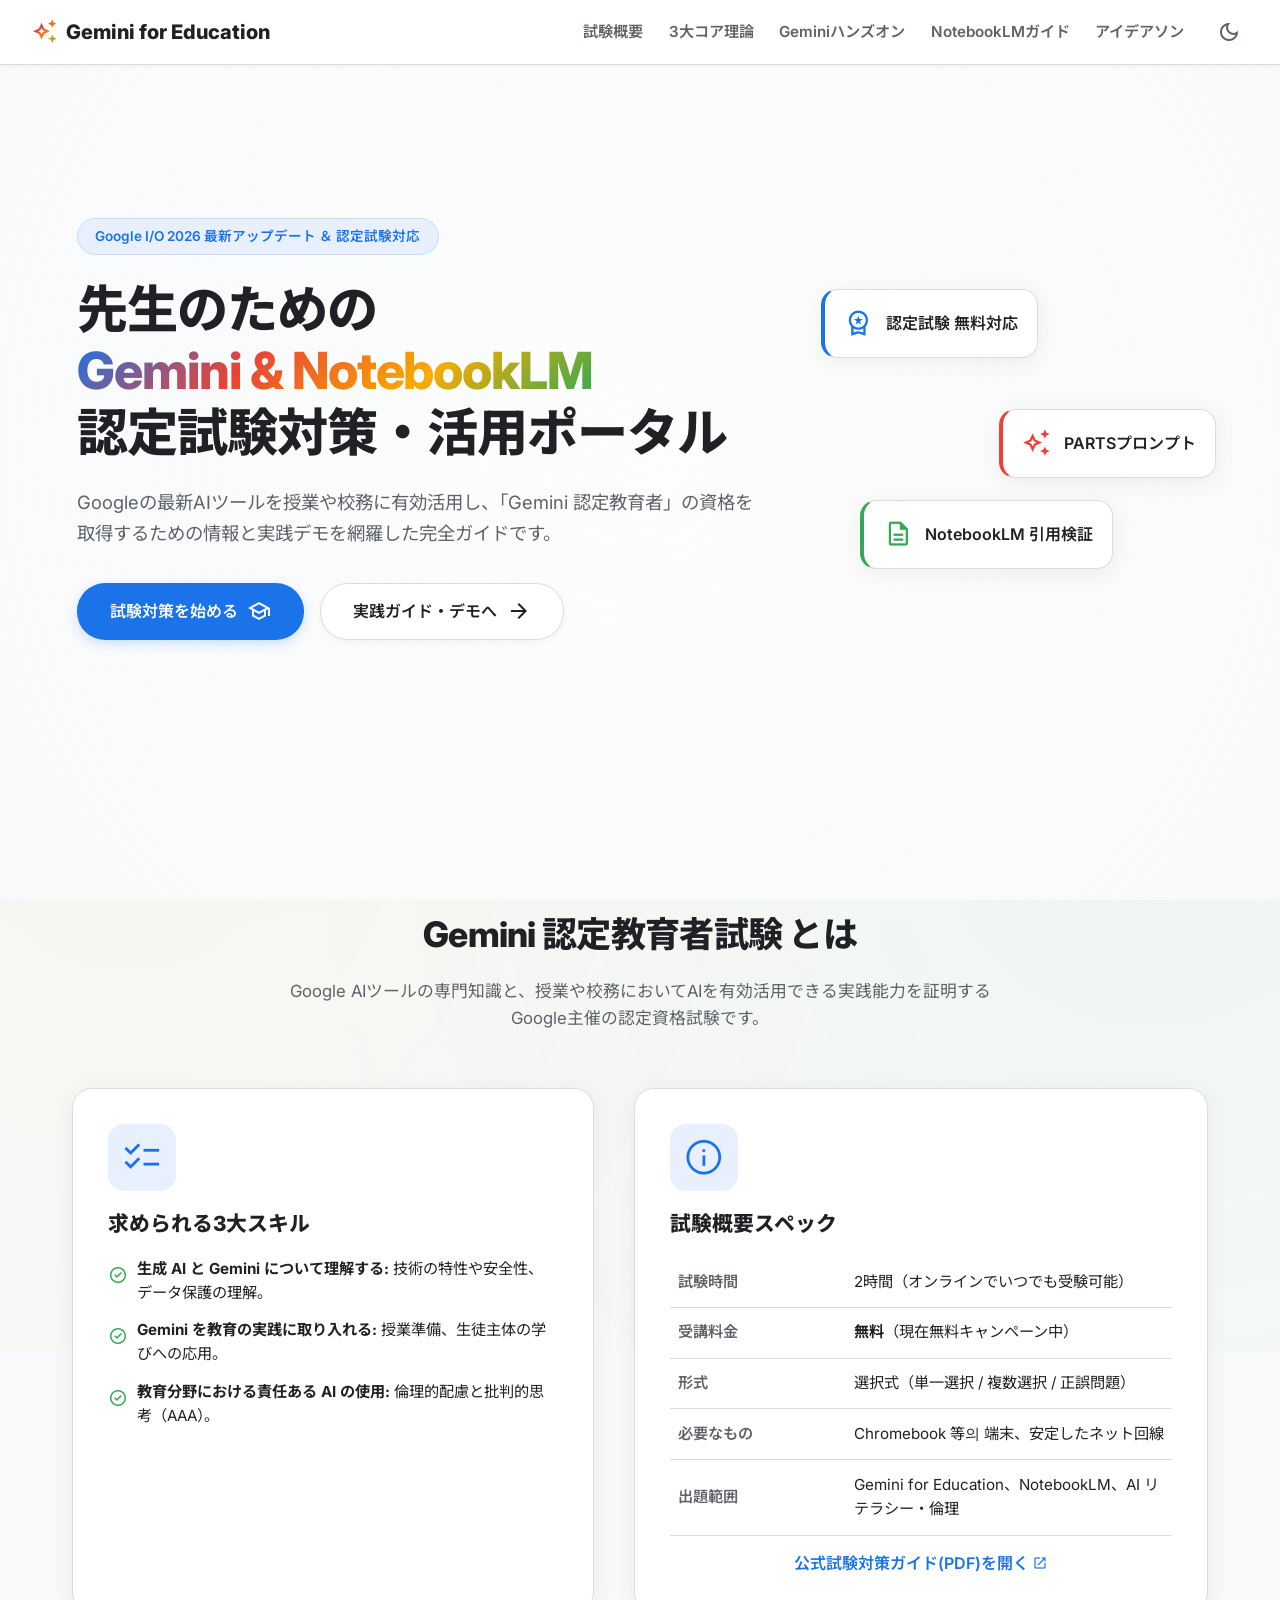
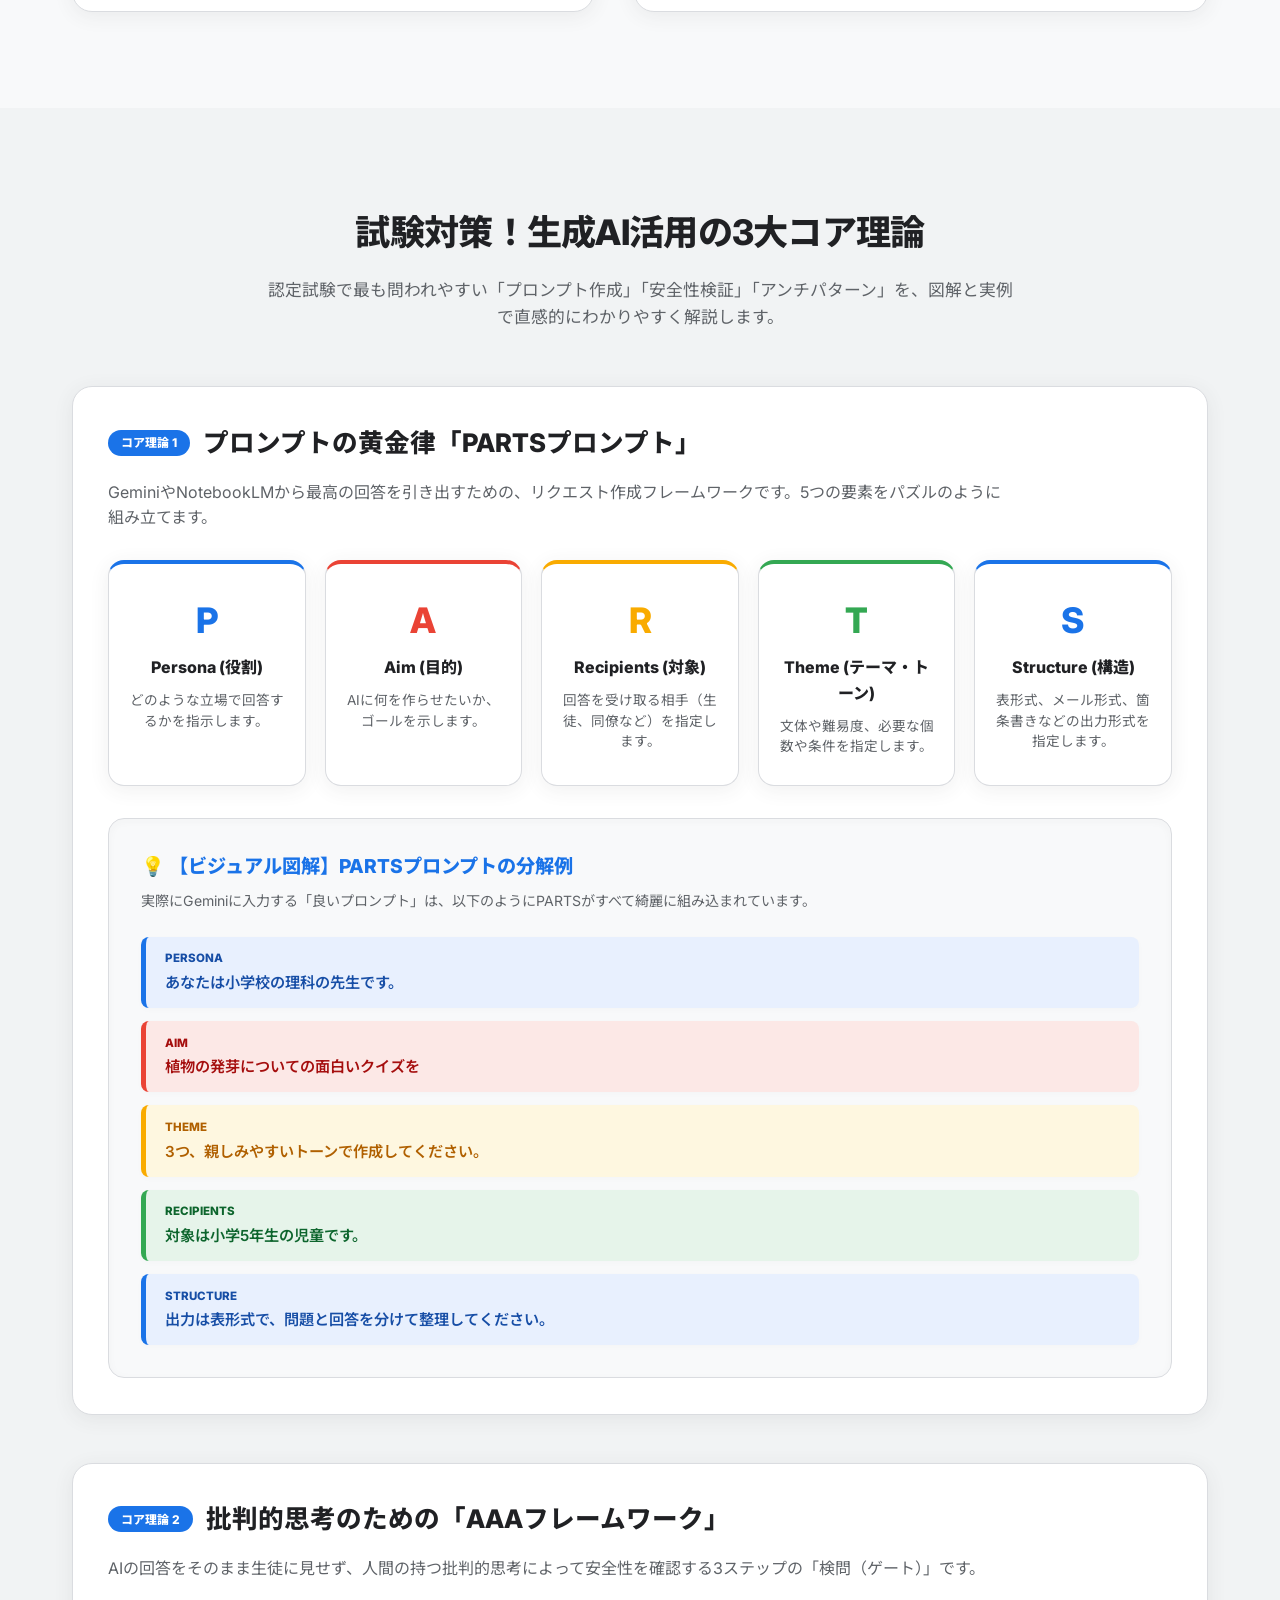
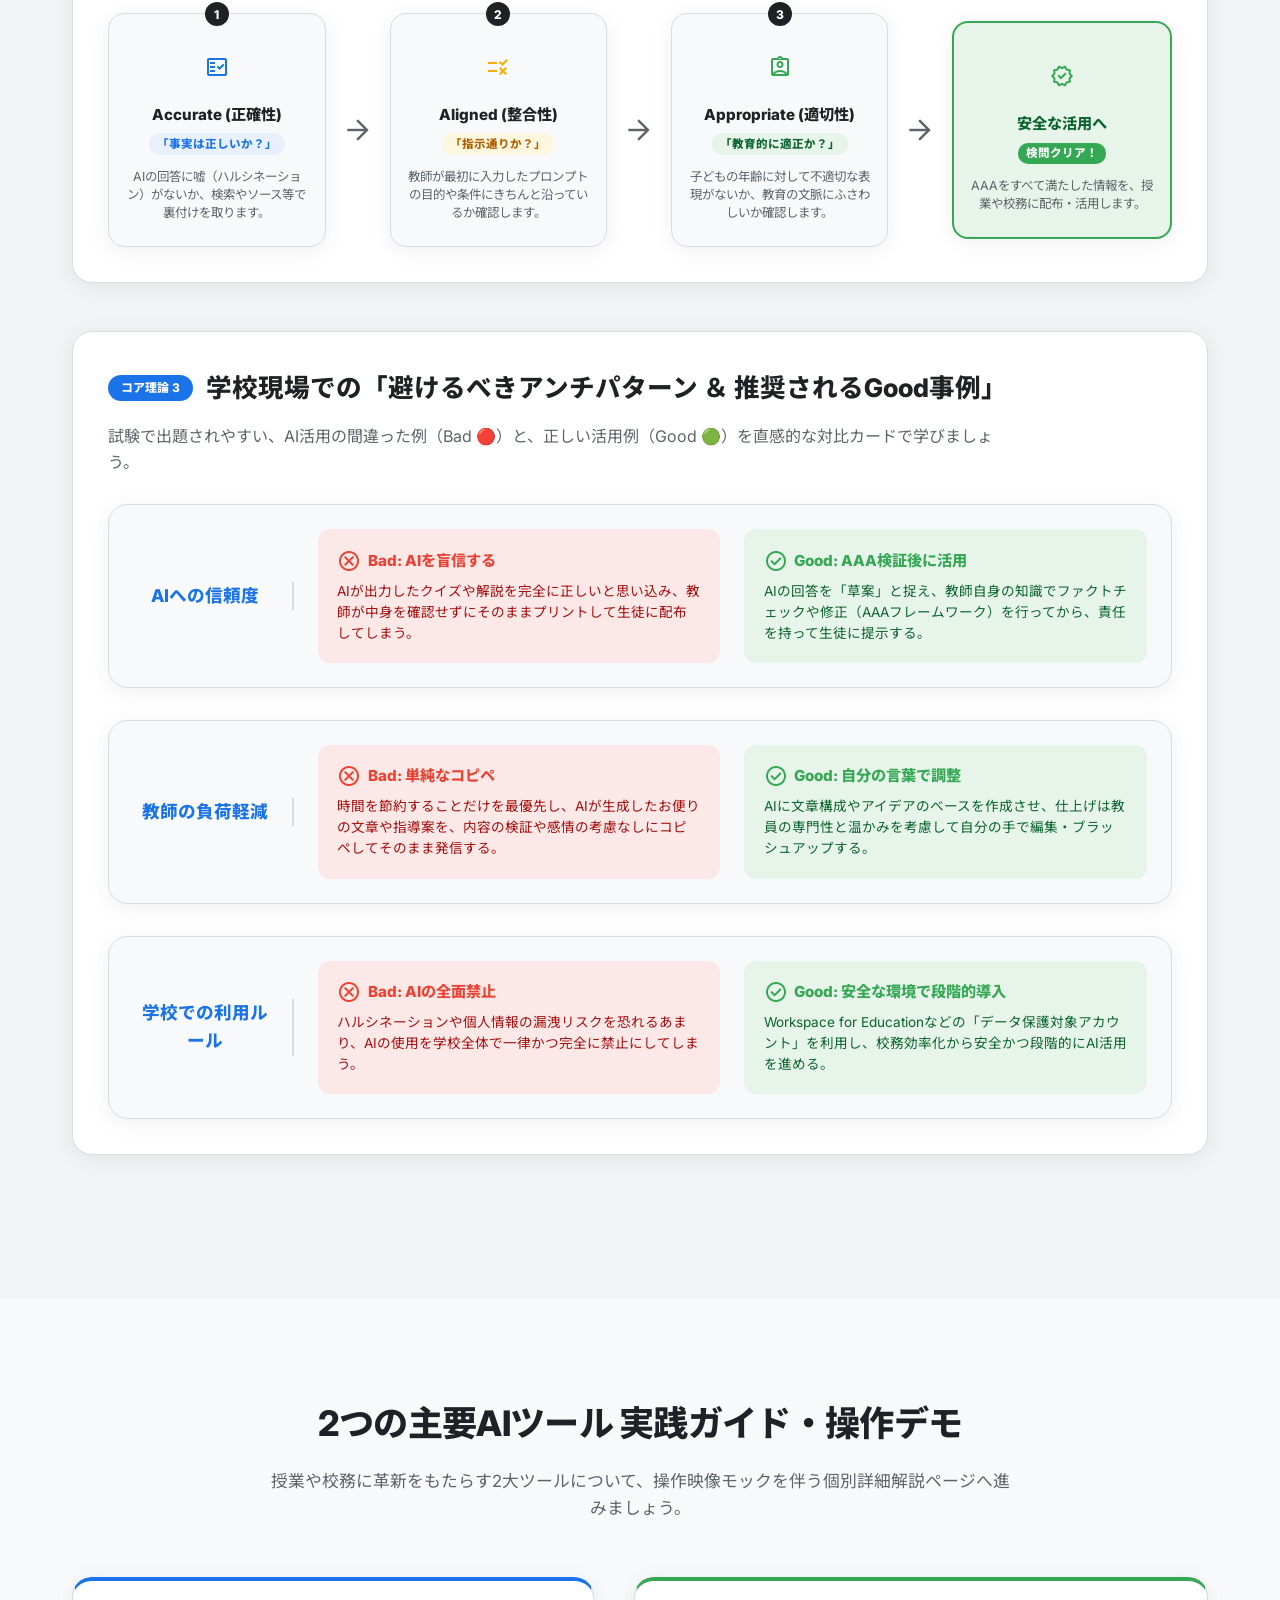
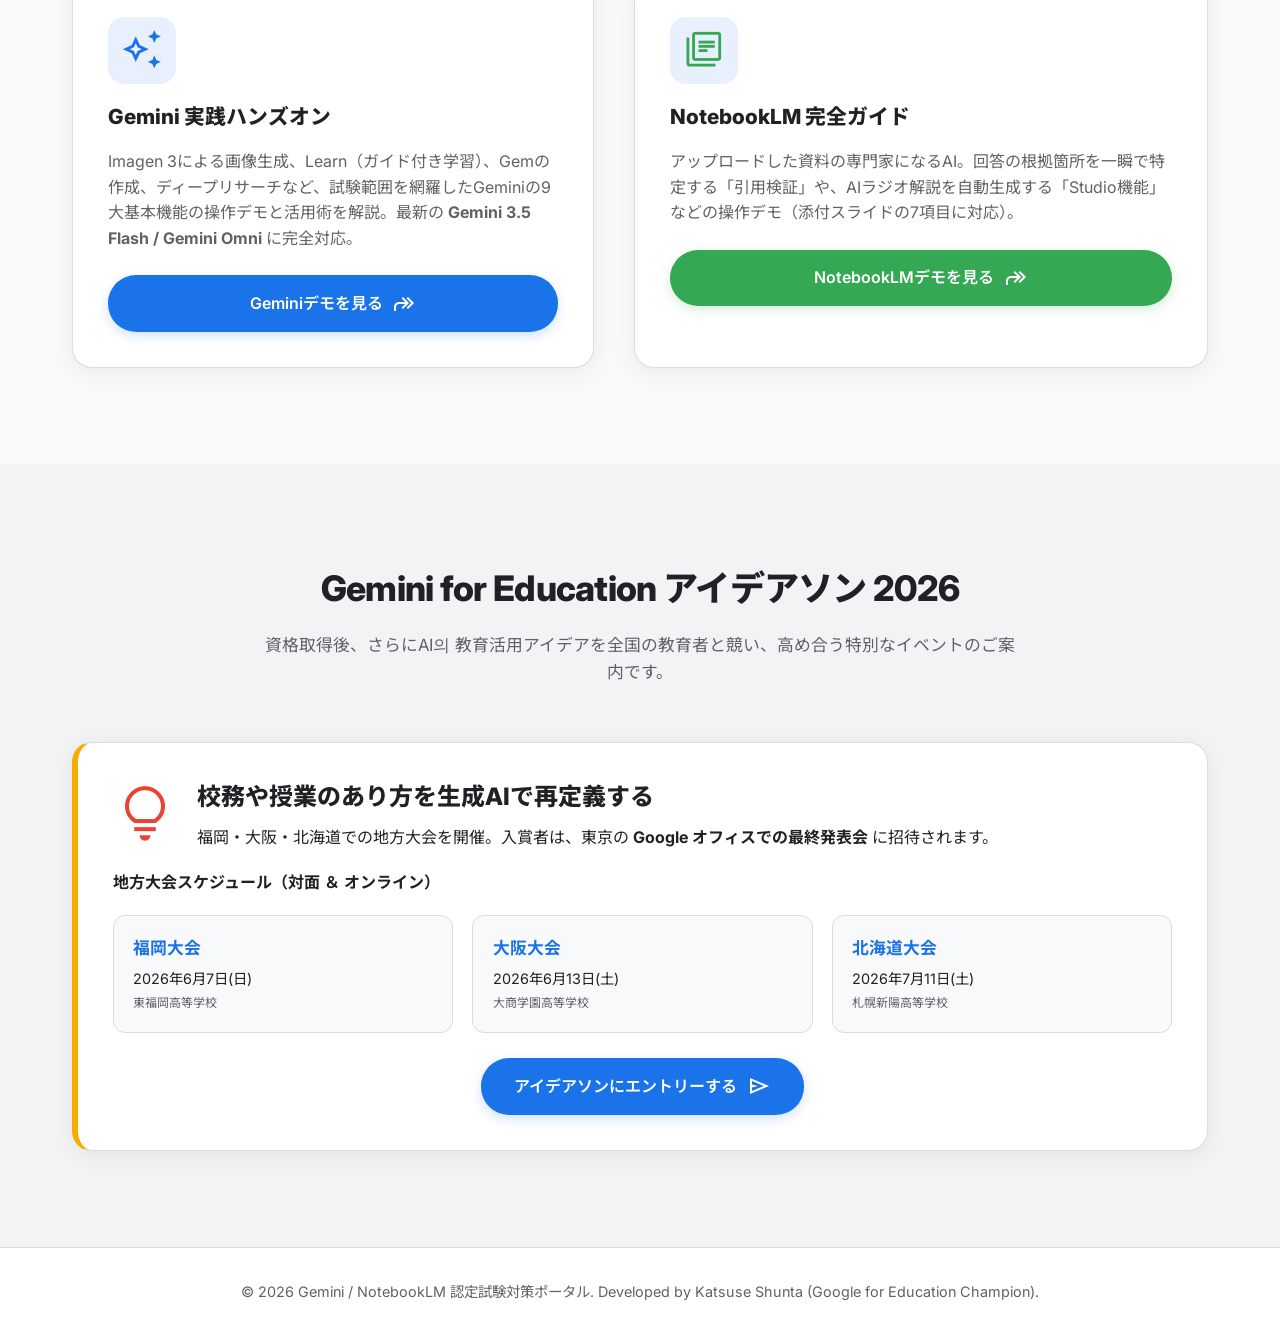
==== index.html @ 688793c9 "Initial commit: Gemini & NotebookLM Certified Educator Portal" ====
<!DOCTYPE html>
<html lang="ja">
<head>
    <meta charset="UTF-8">
    <meta name="viewport" content="width=device-width, initial-scale=1.0">
    <title>Gemini / NotebookLM 認定教育者試験 対策＆活用ポータル</title>
    <meta name="description" content="Google I/O 2026最新アップデートに対応した、先生のためのGemini認定教育者試験対策およびNotebookLMの完全活用ガイド。">
    <!-- Google Fonts -->
    <link rel="preconnect" href="https://fonts.googleapis.com">
    <link rel="preconnect" href="https://fonts.gstatic.com" crossorigin>
    <link href="https://fonts.googleapis.com/css2?family=Inter:wght@300;400;600;800&family=Noto+Sans+JP:wght@300;400;600;800&display=swap" rel="stylesheet">
    <!-- Icons -->
    <link rel="stylesheet" href="https://fonts.googleapis.com/css2?family=Material+Symbols+Outlined:opsz,wght,FILL,GRAD@20..48,100..700,0..1,-50..200" />
    <link rel="stylesheet" href="./style.css">
</head>
<body>
    <div class="background-gradient"></div>
    <div class="mesh-bg"></div>

    <header class="glass-header">
        <div class="header-container">
            <h1 class="logo">
                <span class="material-symbols-outlined logo-icon">auto_awesome</span>
                Gemini for Education
            </h1>
            <nav>
                <a href="#about-exam" class="nav-link">試験概要</a>
                <a href="#theory" class="nav-link">3大コア理論</a>
                <a href="./handson.html" class="nav-link">Geminiハンズオン</a>
                <a href="./notebooklm.html" class="nav-link">NotebookLMガイド</a>
                <a href="#ideathon" class="nav-link">アイデアソン</a>
                <button id="theme-toggle" class="theme-btn" aria-label="テーマ切り替え">
                    <span class="material-symbols-outlined">dark_mode</span>
                </button>
            </nav>
        </div>
    </header>

    <main>
        <!-- Hero Section -->
        <section id="hero" class="hero-section">
            <div class="hero-content">
                <div class="badge">Google I/O 2026 最新アップデート ＆ 認定試験対応</div>
                <h1 class="hero-title">先生のための<br><span class="text-gradient">Gemini & NotebookLM</span><br>認定試験対策・活用ポータル</h1>
                <p class="hero-subtitle">
                    Googleの最新AIツールを授業や校務に有効活用し、「Gemini 認定教育者」の資格を取得するための情報と実践デモを網羅した完全ガイドです。
                </p>
                <div class="hero-buttons">
                    <a href="#about-exam" class="btn btn-primary">試験対策を始める <span class="material-symbols-outlined">school</span></a>
                    <a href="#gateways" class="btn btn-secondary">実践ガイド・デモへ <span class="material-symbols-outlined">arrow_forward</span></a>
                </div>
            </div>
            <div class="hero-visual">
                <div class="floating-card card-1">
                    <span class="material-symbols-outlined" style="color:var(--primary-color);">workspace_premium</span>
                    <p>認定試験 無料対応</p>
                </div>
                <div class="floating-card card-2">
                    <span class="material-symbols-outlined" style="color:var(--red-color);">auto_awesome</span>
                    <p>PARTSプロンプト</p>
                </div>
                <div class="floating-card card-3">
                    <span class="material-symbols-outlined" style="color:var(--green-color);">description</span>
                    <p>NotebookLM 引用検証</p>
                </div>
            </div>
        </section>

        <!-- Section 1: 試験の概要 -->
        <section id="about-exam" class="section-padding">
            <div class="container">
                <h2 class="section-title">Gemini 認定教育者試験 とは</h2>
                <p class="section-desc">Google AIツールの専門知識と、授業や校務においてAIを有効活用できる実践能力を証明するGoogle主催の認定資格試験です。</p>
                
                <div class="exam-grid">
                    <div class="glass-card exam-card fade-in">
                        <span class="material-symbols-outlined exam-icon">checklist</span>
                        <h3>求められる3大スキル</h3>
                        <ul class="styled-list">
                            <li><strong>生成 AI と Gemini について理解する:</strong> 技術の特性や安全性、データ保護の理解。</li>
                            <li><strong>Gemini を教育の実践に取り入れる:</strong> 授業準備、生徒主体の学びへの応用。</li>
                            <li><strong>教育分野における責任ある AI の使用:</strong> 倫理的配慮と批判的思考（AAA）。</li>
                        </ul>
                    </div>

                    <div class="glass-card exam-card fade-in" style="transition-delay: 100ms;">
                        <span class="material-symbols-outlined exam-icon">info</span>
                        <h3>試験概要スペック</h3>
                        <table class="exam-table">
                            <tr><th>試験時間</th><td>2時間（オンラインでいつでも受験可能）</td></tr>
                            <tr><th>受講料金</th><td><strong>無料</strong>（現在無料キャンペーン中）</td></tr>
                            <tr><th>形式</th><td>選択式（単一選択 / 複数選択 / 正誤問題）</td></tr>
                            <tr><th>必要なもの</th><td>Chromebook 等의 端末、安定したネット回線</td></tr>
                            <tr><th>出題範囲</th><td>Gemini for Education、NotebookLM、AI リテラシー・倫理</td></tr>
                        </table>
                        <div style="margin-top: 15px; text-align: center;">
                            <a href="https://services.google.com/fh/files/misc/ja_gemini_certified_educator_exam_guide.pdf" target="_blank" class="text-link">公式試験対策ガイド(PDF)を開く <span class="material-symbols-outlined" style="font-size:16px; vertical-align:middle;">open_in_new</span></a>
                        </div>
                    </div>
                </div>
            </div>
        </section>

        <!-- Section 2: 生成AI活用の3大コア理論（ビジュアル拡充版） -->
        <section id="theory" class="section-padding theory-section">
            <div class="container">
                <h2 class="section-title">試験対策！生成AI活用の3大コア理論</h2>
                <p class="section-desc">認定試験で最も問われやすい「プロンプト作成」「安全性検証」「アンチパターン」を、図解と実例で直感的にわかりやすく解説します。</p>

                <!-- 1. PARTSプロンプト -->
                <div class="theory-block glass-card fade-in">
                    <div class="theory-header">
                        <span class="theory-badge">コア理論 1</span>
                        <h3>プロンプトの黄金律「PARTSプロンプト」</h3>
                    </div>
                    <p class="theory-desc">GeminiやNotebookLMから最高の回答を引き出すための、リクエスト作成フレームワークです。5つの要素をパズルのように組み立てます。</p>
                    
                    <div class="parts-grid">
                        <div class="parts-card"><div class="parts-letter">P</div><div class="parts-name">Persona (役割)</div><p>どのような立場で回答するかを指示します。</p></div>
                        <div class="parts-card"><div class="parts-letter">A</div><div class="parts-name">Aim (目的)</div><p>AIに何を作らせたいか、ゴールを示します。</p></div>
                        <div class="parts-card"><div class="parts-letter">R</div><div class="parts-name">Recipients (対象)</div><p>回答を受け取る相手（生徒、同僚など）を指定します。</p></div>
                        <div class="parts-card"><div class="parts-letter">T</div><div class="parts-name">Theme (テーマ・トーン)</div><p>文体や難易度、必要な個数や条件を指定します。</p></div>
                        <div class="parts-card"><div class="parts-letter">S</div><div class="parts-name">Structure (構造)</div><p>表形式、メール形式、箇条書きなどの出力形式を指定します。</p></div>
                    </div>

                    <!-- PARTS分解図（図解の拡充） -->
                    <div class="prompt-analysis-box">
                        <h4>💡 【ビジュアル図解】PARTSプロンプトの分解例</h4>
                        <p class="analysis-intro">実際にGeminiに入力する「良いプロンプト」は、以下のようにPARTSがすべて綺麗に組み込まれています。</p>
                        <div class="analyzed-prompt">
                            <span class="part-span part-p" title="Persona (役割)"><span class="part-tag">Persona</span>あなたは小学校の理科の先生です。</span>
                            <span class="part-span part-a" title="Aim (目的)"><span class="part-tag">Aim</span>植物の発芽についての面白いクイズを</span>
                            <span class="part-span part-t" title="Theme (テーマ)"><span class="part-tag">Theme</span>3つ、親しみやすいトーンで作成してください。</span>
                            <span class="part-span part-r" title="Recipients (対象)"><span class="part-tag">Recipients</span>対象は小学5年生の児童です。</span>
                            <span class="part-span part-s" title="Structure (構造)"><span class="part-tag">Structure</span>出力は表形式で、問題と回答を分けて整理してください。</span>
                        </div>
                    </div>
                </div>

                <!-- 2. AAAフレームワーク -->
                <div class="theory-block glass-card fade-in" style="transition-delay: 100ms;">
                    <div class="theory-header">
                        <span class="theory-badge">コア理論 2</span>
                        <h3>批判的思考のための「AAAフレームワーク」</h3>
                    </div>
                    <p class="theory-desc">AIの回答をそのまま生徒に見せず、人間の持つ批判的思考によって安全性を確認する3ステップの「検問（ゲート）」です。</p>
                    
                    <!-- AAAプロセスフロー（図解の拡充） -->
                    <div class="aaa-flow">
                        <div class="flow-step">
                            <div class="flow-num">1</div>
                            <div class="flow-icon"><span class="material-symbols-outlined">fact_check</span></div>
                            <div class="flow-name">Accurate (正確性)</div>
                            <div class="flow-check">「事実は正しいか？」</div>
                            <p class="flow-p">AIの回答に嘘（ハルシネーション）がないか、検索やソース等で裏付けを取ります。</p>
                        </div>
                        <div class="flow-arrow"><span class="material-symbols-outlined">arrow_forward</span></div>
                        <div class="flow-step">
                            <div class="flow-num">2</div>
                            <div class="flow-icon"><span class="material-symbols-outlined">rule</span></div>
                            <div class="flow-name">Aligned (整合性)</div>
                            <div class="flow-check">「指示通りか？」</div>
                            <p class="flow-p">教師が最初に入力したプロンプトの目的や条件にきちんと沿っているか確認します。</p>
                        </div>
                        <div class="flow-arrow"><span class="material-symbols-outlined">arrow_forward</span></div>
                        <div class="flow-step">
                            <div class="flow-num">3</div>
                            <div class="flow-icon"><span class="material-symbols-outlined">assignment_ind</span></div>
                            <div class="flow-name">Appropriate (適切性)</div>
                            <div class="flow-check">「教育的に適正か？」</div>
                            <p class="flow-p">子どもの年齢に対して不適切な表現がないか、教育の文脈にふさわしいか確認します。</p>
                        </div>
                        <div class="flow-arrow"><span class="material-symbols-outlined">arrow_forward</span></div>
                        <div class="flow-step flow-success">
                            <div class="flow-icon"><span class="material-symbols-outlined">verified</span></div>
                            <div class="flow-name">安全な活用へ</div>
                            <div class="flow-check">検問クリア！</div>
                            <p class="flow-p">AAAをすべて満たした情報を、授業や校務に配布・活用します。</p>
                        </div>
                    </div>
                </div>

                <!-- 3. アンチパターン対比カード -->
                <div class="theory-block glass-card fade-in" style="transition-delay: 200ms;">
                    <div class="theory-header">
                        <span class="theory-badge">コア理論 3</span>
                        <h3>学校現場での「避けるべきアンチパターン ＆ 推奨されるGood事例」</h3>
                    </div>
                    <p class="theory-desc">試験で出題されやすい、AI活用の間違った例（Bad 🔴）と、正しい活用例（Good 🟢）を直感的な対比カードで学びましょう。</p>
                    
                    <div class="anti-cards-container">
                        <!-- Card 1 -->
                        <div class="anti-card">
                            <div class="anti-topic">AIへの信頼度</div>
                            <div class="anti-box bad">
                                <div class="box-header"><span class="material-symbols-outlined">cancel</span> Bad: AIを盲信する</div>
                                <p>AIが出力したクイズや解説を完全に正しいと思い込み、教師が中身を確認せずにそのままプリントして生徒に配布してしまう。</p>
                            </div>
                            <div class="anti-box good">
                                <div class="box-header"><span class="material-symbols-outlined">check_circle</span> Good: AAA検証後に活用</div>
                                <p>AIの回答を「草案」と捉え、教師自身の知識でファクトチェックや修正（AAAフレームワーク）を行ってから、責任を持って生徒に提示する。</p>
                            </div>
                        </div>

                        <!-- Card 2 -->
                        <div class="anti-card">
                            <div class="anti-topic">教師の負荷軽減</div>
                            <div class="anti-box bad">
                                <div class="box-header"><span class="material-symbols-outlined">cancel</span> Bad: 単純なコピペ</div>
                                <p>時間を節約することだけを最優先し、AIが生成したお便りの文章や指導案を、内容の検証や感情の考慮なしにコピペしてそのまま発信する。</p>
                            </div>
                            <div class="anti-box good">
                                <div class="box-header"><span class="material-symbols-outlined">check_circle</span> Good: 自分の言葉で調整</div>
                                <p>AIに文章構成やアイデアのベースを作成させ、仕上げは教員の専門性と温かみを考慮して自分の手で編集・ブラッシュアップする。</p>
                            </div>
                        </div>

                        <!-- Card 3 -->
                        <div class="anti-card">
                            <div class="anti-topic">学校での利用ルール</div>
                            <div class="anti-box bad">
                                <div class="box-header"><span class="material-symbols-outlined">cancel</span> Bad: AIの全面禁止</div>
                                <p>ハルシネーションや個人情報の漏洩リスクを恐れるあまり、AIの使用を学校全体で一律かつ完全に禁止にしてしまう。</p>
                            </div>
                            <div class="anti-box good">
                                <div class="box-header"><span class="material-symbols-outlined">check_circle</span> Good: 安全な環境で段階的導入</div>
                                <p>Workspace for Educationなどの「データ保護対象アカウント」を利用し、校務効率化から安全かつ段階的にAI活用を進める。</p>
                            </div>
                        </div>
                    </div>
                </div>

            </div>
        </section>

        <!-- Section 3: 実践ガイドゲートウェイ（別ページへの美麗な導線） -->
        <section id="gateways" class="section-padding">
            <div class="container">
                <h2 class="section-title">2つの主要AIツール 実践ガイド・操作デモ</h2>
                <p class="section-desc">授業や校務に革新をもたらす2大ツールについて、操作映像モックを伴う個別詳細解説ページへ進みましょう。</p>

                <div class="exam-grid">
                    <!-- Gateway 1: Gemini -->
                    <div class="glass-card exam-card fade-in" style="border-top: 4px solid var(--primary-color);">
                        <span class="material-symbols-outlined exam-icon">auto_awesome</span>
                        <h3>Gemini 実践ハンズオン</h3>
                        <p style="color:var(--text-muted); margin-bottom:1.5rem;">
                            Imagen 3による画像生成、Learn（ガイド付き学習）、Gemの作成、ディープリサーチなど、試験範囲を網羅したGeminiの9大基本機能の操作デモと活用術を解説。最新の <strong>Gemini 3.5 Flash / Gemini Omni</strong> に完全対応。
                        </p>
                        <a href="./handson.html" class="btn btn-primary" style="width:100%; justify-content:center;">Geminiデモを見る <span class="material-symbols-outlined">forward</span></a>
                    </div>

                    <!-- Gateway 2: NotebookLM -->
                    <div class="glass-card exam-card fade-in" style="border-top: 4px solid var(--green-color); transition-delay: 100ms;">
                        <span class="material-symbols-outlined exam-icon" style="color:var(--green-color); background:var(--primary-light);">library_books</span>
                        <h3>NotebookLM 完全ガイド</h3>
                        <p style="color:var(--text-muted); margin-bottom:1.5rem;">
                            アップロードした資料の専門家になるAI。回答の根拠箇所を一瞬で特定する「引用検証」や、AIラジオ解説を自動生成する「Studio機能」などの操作デモ（添付スライドの7項目に対応）。
                        </p>
                        <a href="./notebooklm.html" class="btn btn-primary" style="width:100%; justify-content:center; background:var(--green-color); box-shadow: 0 4px 12px rgba(52, 168, 83, 0.2);">NotebookLMデモを見る <span class="material-symbols-outlined">forward</span></a>
                    </div>
                </div>
            </div>
        </section>

        <!-- Section 4: アイデアソン2026 -->
        <section id="ideathon" class="section-padding theory-section">
            <div class="container">
                <h2 class="section-title">Gemini for Education アイデアソン 2026</h2>
                <p class="section-desc">資格取得後、さらにAI의 教育活用アイデアを全国の教育者と競い、高め合う特別なイベントのご案内です。</p>

                <div class="idea-box glass-card fade-in">
                    <div style="display:flex; gap:20px; align-items:center; margin-bottom:20px; flex-wrap:wrap;">
                        <span class="material-symbols-outlined" style="font-size:4rem; color:var(--red-color);">lightbulb</span>
                        <div>
                            <h3>校務や授業のあり方を生成AIで再定義する</h3>
                            <p>福岡・大阪・北海道での地方大会を開催。入賞者は、東京の <strong>Google オフィスでの最終発表会</strong> に招待されます。</p>
                        </div>
                    </div>

                    <h4 style="margin:20px 0 10px;">地方大会スケジュール（対面 ＆ オンライン）</h4>
                    <div class="sched-grid">
                        <div class="sched-card"><strong>福岡大会</strong> 2026年6月7日(日)<br><small>東福岡高等学校</small></div>
                        <div class="sched-card"><strong>大阪大会</strong> 2026年6月13日(土)<br><small>大商学園高等学校</small></div>
                        <div class="sched-card"><strong>北海道大会</strong> 2026年7月11日(土)<br><small>札幌新陽高等学校</small></div>
                    </div>

                    <div style="margin-top: 25px; text-align: center;">
                        <a href="https://rsvp.withgoogle.com/events/gemini-ideathon2026" target="_blank" class="btn btn-primary">アイデアソンにエントリーする <span class="material-symbols-outlined">send</span></a>
                    </div>
                </div>
            </div>
        </section>
    </main>

    <footer class="glass-footer">
        <div class="container">
            <p>&copy; 2026 Gemini / NotebookLM 認定試験対策ポータル. Developed by Katsuse Shunta (Google for Education Champion).</p>
        </div>
    </footer>

    <script src="./script.js"></script>
</body>
</html>
---- style.css ----
:root {
    --primary-color: #1a73e8; /* Google Blue */
    --primary-light: #e8f0fe;
    --primary-dark: #174ea6;
    
    --red-color: #ea4335;     /* Google Red */
    --yellow-color: #f9ab00;  /* Google Yellow */
    --green-color: #34a853;   /* Google Green */
    
    --bg-color: #f8f9fa;      /* Warm white / Google Light Gray */
    --card-bg: #ffffff;
    --text-main: #202124;     /* Google Charcoal */
    --text-muted: #5f6368;    /* Google Medium Gray */
    
    --border-color: #dadce0;
    --card-shadow: 0 4px 20px 0 rgba(60, 64, 67, 0.08);
    --hover-shadow: 0 8px 30px 0 rgba(60, 64, 67, 0.15);
    
    --transition-speed: 0.3s;
}

[data-theme="dark"] {
    --bg-color: #202124;      /* Google Dark Gray */
    --card-bg: #2d2d30;
    --text-main: #f1f3f4;
    --text-muted: #bdc1c6;
    
    --border-color: #3c4043;
    --card-shadow: 0 4px 20px 0 rgba(0, 0, 0, 0.3);
    --hover-shadow: 0 8px 30px 0 rgba(0, 0, 0, 0.5);
    --primary-light: rgba(26, 115, 232, 0.15);
}

* {
    margin: 0;
    padding: 0;
    box-sizing: border-box;
}

body {
    font-family: 'Inter', 'Noto Sans JP', sans-serif;
    background-color: var(--bg-color);
    color: var(--text-main);
    line-height: 1.6;
    overflow-x: hidden;
    transition: background-color var(--transition-speed), color var(--transition-speed);
}

/* Warm Friendly Background Effects (Fluid Google Colors) */
.background-gradient {
    position: fixed;
    top: -50%;
    left: -50%;
    width: 200%;
    height: 200%;
    background: radial-gradient(circle at 30% 30%, rgba(26, 115, 232, 0.05) 0%, transparent 40%),
                radial-gradient(circle at 70% 30%, rgba(234, 67, 53, 0.04) 0%, transparent 40%),
                radial-gradient(circle at 30% 70%, rgba(249, 171, 0, 0.03) 0%, transparent 40%),
                radial-gradient(circle at 70% 70%, rgba(52, 168, 83, 0.04) 0%, transparent 40%);
    animation: rotateBg 80s linear infinite;
    z-index: -2;
    pointer-events: none;
}

.mesh-bg {
    position: fixed;
    top: 0;
    left: 0;
    width: 100vw;
    height: 100vh;
    background: radial-gradient(circle at 50% 50%, rgba(255,255,255,0.8), var(--bg-color));
    z-index: -1;
    pointer-events: none;
}

[data-theme="dark"] .mesh-bg {
    background: radial-gradient(circle at 50% 50%, rgba(32,32,36,0.8), var(--bg-color));
}

@keyframes rotateBg {
    0% { transform: rotate(0deg); }
    100% { transform: rotate(360deg); }
}

/* Container & Layout */
.container {
    max-width: 1200px;
    margin: 0 auto;
    padding: 0 2rem;
}

.section-padding {
    padding: 6rem 0;
}

/* Glass Header (Warm Material 3 adaptation) */
.glass-header {
    position: fixed;
    top: 0;
    left: 0;
    width: 100%;
    background: rgba(255, 255, 255, 0.9);
    backdrop-filter: blur(8px);
    -webkit-backdrop-filter: blur(8px);
    border-bottom: 1px solid var(--border-color);
    z-index: 1000;
    box-shadow: 0 1px 3px rgba(60, 64, 67, 0.05);
}

[data-theme="dark"] .glass-header {
    background: rgba(32, 32, 36, 0.9);
    border-bottom: 1px solid var(--border-color);
}

.header-container {
    display: flex;
    justify-content: space-between;
    align-items: center;
    max-width: 1300px;
    margin: 0 auto;
    padding: 0.8rem 2rem;
}

.logo {
    display: flex;
    align-items: center;
    gap: 0.5rem;
    font-size: 1.25rem;
    font-weight: 800;
    color: var(--text-main);
}

.logo-icon {
    font-size: 1.6rem;
    background: linear-gradient(135deg, var(--primary-color), var(--red-color), var(--yellow-color), var(--green-color));
    -webkit-background-clip: text;
    -webkit-text-fill-color: transparent;
}

nav {
    display: flex;
    align-items: center;
    gap: 1.6rem;
}

.nav-link {
    text-decoration: none;
    color: var(--text-muted);
    font-weight: 600;
    font-size: 0.95rem;
    transition: color 0.2s, transform 0.2s;
    position: relative;
}

.nav-link:hover {
    color: var(--primary-color);
}

.nav-link::after {
    content: '';
    position: absolute;
    bottom: -4px;
    left: 50%;
    width: 0%;
    height: 3px;
    background: var(--primary-color);
    transition: width 0.3s ease, left 0.3s ease;
    border-radius: 4px;
}

.nav-link:hover::after {
    width: 100%;
    left: 0;
}

.theme-btn {
    background: none;
    border: none;
    cursor: pointer;
    color: var(--text-muted);
    display: flex;
    align-items: center;
    justify-content: center;
    width: 38px;
    height: 38px;
    border-radius: 50%;
    transition: background-color 0.2s, color 0.2s;
}

.theme-btn:hover {
    background-color: var(--primary-light);
    color: var(--primary-color);
}

/* Typography & Google Gradient Text */
.text-gradient {
    background: linear-gradient(135deg, var(--primary-color), var(--red-color), var(--yellow-color), var(--green-color));
    -webkit-background-clip: text;
    -webkit-text-fill-color: transparent;
    display: inline-block;
}

.section-title {
    font-size: 2.2rem;
    font-weight: 800;
    text-align: center;
    margin-bottom: 1rem;
    letter-spacing: -0.02em;
    color: var(--text-main);
}

.section-desc {
    text-align: center;
    color: var(--text-muted);
    font-size: 1.05rem;
    margin-bottom: 3.5rem;
    max-width: 750px;
    margin-left: auto;
    margin-right: auto;
}

/* Warm Friendly Card (Material 3 style) */
.glass-card {
    background: var(--card-bg);
    border: 1px solid var(--border-color);
    box-shadow: var(--card-shadow);
    border-radius: 20px;
    padding: 2.2rem;
    transition: transform 0.3s cubic-bezier(0.165, 0.84, 0.44, 1), box-shadow 0.3s ease, border-color 0.3s ease;
}

.glass-card:hover {
    transform: translateY(-4px);
    box-shadow: var(--hover-shadow);
    border-color: var(--primary-color);
}

/* Buttons (Warm & Friendly) */
.btn {
    display: inline-flex;
    align-items: center;
    gap: 0.6rem;
    padding: 0.9rem 2rem;
    border-radius: 28px;
    font-weight: 600;
    text-decoration: none;
    transition: all 0.25s cubic-bezier(0.165, 0.84, 0.44, 1);
    font-size: 1rem;
    border: 1px solid transparent;
}

.btn-primary {
    background: var(--primary-color);
    color: white;
    box-shadow: 0 4px 12px rgba(26, 115, 232, 0.2);
}

.btn-primary:hover {
    transform: translateY(-2px);
    background: var(--primary-dark);
    box-shadow: 0 6px 18px rgba(26, 115, 232, 0.35);
}

.btn-secondary {
    background: var(--card-bg);
    border: 1px solid var(--border-color);
    color: var(--text-main);
    box-shadow: 0 2px 6px rgba(60,64,67,0.05);
}

.btn-secondary:hover {
    transform: translateY(-2px);
    background: var(--bg-color);
    box-shadow: 0 4px 12px rgba(60,64,67,0.1);
}

/* Hero Section */
.hero-section {
    min-height: 90vh;
    display: flex;
    align-items: center;
    justify-content: space-between;
    padding: 6rem 5% 3rem 6%;
    gap: 4rem;
    position: relative;
    overflow: hidden;
}

.hero-content {
    flex: 1.3;
    max-width: 680px;
}

.hero-buttons {
    display: flex;
    gap: 1rem;
    flex-wrap: wrap;
}

.badge {
    display: inline-block;
    padding: 0.4rem 1.1rem;
    background: var(--primary-light);
    color: var(--primary-color);
    border-radius: 20px;
    font-weight: 600;
    font-size: 0.85rem;
    margin-bottom: 1.5rem;
    border: 1px solid rgba(26, 115, 232, 0.15);
}

.hero-title {
    font-size: 3.2rem;
    font-weight: 800;
    line-height: 1.2;
    margin-bottom: 1.5rem;
    letter-spacing: -0.02em;
    color: var(--text-main);
}

.hero-subtitle {
    font-size: 1.15rem;
    color: var(--text-muted);
    margin-bottom: 2.2rem;
    line-height: 1.65;
}

.hero-visual {
    flex: 0.7;
    position: relative;
    height: 400px;
    display: flex;
    justify-content: center;
    align-items: center;
}

.floating-card {
    position: absolute;
    background: var(--card-bg);
    border: 1px solid var(--border-color);
    padding: 1.2rem;
    border-radius: 16px;
    box-shadow: var(--card-shadow);
    display: flex;
    align-items: center;
    gap: 0.8rem;
    font-weight: 600;
    animation: float 6s ease-in-out infinite;
}

.floating-card span {
    font-size: 1.8rem;
}

.card-1 {
    top: 15%;
    left: 0%;
    animation-delay: 0s;
    border-left: 4px solid var(--primary-color);
}

.card-2 {
    top: 45%;
    right: 0%;
    animation-delay: 2s;
    border-left: 4px solid var(--red-color);
}

.card-3 {
    bottom: 15%;
    left: 10%;
    animation-delay: 4s;
    border-left: 4px solid var(--green-color);
}

@keyframes float {
    0% { transform: translateY(0px); }
    50% { transform: translateY(-12px); }
    100% { transform: translateY(0px); }
}

/* Exam Section */
.exam-grid {
    display: grid;
    grid-template-columns: 1fr 1.1fr;
    gap: 2.5rem;
    margin-top: 1.5rem;
}

.exam-card h3 {
    margin-top: 1rem;
    margin-bottom: 1rem;
    font-size: 1.3rem;
    font-weight: 800;
}

.exam-icon {
    font-size: 2.6rem;
    color: var(--primary-color);
    background: var(--primary-light);
    padding: 0.8rem;
    border-radius: 16px;
    display: inline-block;
}

.styled-list {
    list-style: none;
}

.styled-list li {
    position: relative;
    padding-left: 1.8rem;
    margin-bottom: 0.8rem;
    color: var(--text-main);
    font-size: 0.95rem;
}

.styled-list li::before {
    content: 'check_circle';
    font-family: 'Material Symbols Outlined';
    position: absolute;
    left: 0;
    top: 2px;
    color: var(--green-color);
    font-size: 1.25rem;
}

.exam-table {
    width: 100%;
    border-collapse: collapse;
    margin-top: 0.8rem;
    font-size: 0.95rem;
}

.exam-table tr {
    border-bottom: 1px solid var(--border-color);
}

.exam-table th, .exam-table td {
    padding: 0.8rem 0.5rem;
    text-align: left;
}

.exam-table th {
    color: var(--text-muted);
    font-weight: 600;
    width: 35%;
}

.text-link {
    color: var(--primary-color);
    text-decoration: none;
    font-weight: 600;
    transition: color 0.2s;
    display: inline-flex;
    align-items: center;
    gap: 0.2rem;
}

.text-link:hover {
    color: var(--primary-dark);
}

/* Theory Section (Warm adaptive styling) */
.theory-section {
    background: #f1f3f4;
}

[data-theme="dark"] .theory-section {
    background: #1b1b1f;
}

.theory-block {
    margin-bottom: 3rem;
}

.theory-header {
    display: flex;
    align-items: center;
    gap: 0.8rem;
    margin-bottom: 1rem;
}

.theory-badge {
    background: var(--primary-color);
    color: white;
    padding: 0.2rem 0.8rem;
    border-radius: 20px;
    font-size: 0.75rem;
    font-weight: 800;
}

.theory-block h3 {
    font-size: 1.6rem;
    font-weight: 800;
}

.theory-desc {
    color: var(--text-muted);
    margin-bottom: 1.8rem;
    max-width: 900px;
}

/* PARTS Grid (Warm Google Theme Colors) */
.parts-grid {
    display: grid;
    grid-template-columns: repeat(auto-fit, minmax(180px, 1fr));
    gap: 1.2rem;
}

.parts-card {
    background: var(--card-bg);
    border: 1px solid var(--border-color);
    padding: 1.8rem 1.2rem;
    border-radius: 16px;
    text-align: center;
    box-shadow: var(--card-shadow);
    transition: transform 0.25s ease, border-color 0.25s ease;
}

.parts-card:hover {
    transform: translateY(-4px);
}

.parts-grid .parts-card:nth-child(1) { border-top: 4px solid var(--primary-color); }
.parts-grid .parts-card:nth-child(2) { border-top: 4px solid var(--red-color); }
.parts-grid .parts-card:nth-child(3) { border-top: 4px solid var(--yellow-color); }
.parts-grid .parts-card:nth-child(4) { border-top: 4px solid var(--green-color); }
.parts-grid .parts-card:nth-child(5) { border-top: 4px solid var(--primary-color); }

.parts-letter {
    font-size: 2.2rem;
    font-weight: 800;
    margin-bottom: 0.4rem;
}

.parts-grid .parts-card:nth-child(1) .parts-letter { color: var(--primary-color); }
.parts-grid .parts-card:nth-child(2) .parts-letter { color: var(--red-color); }
.parts-grid .parts-card:nth-child(3) .parts-letter { color: var(--yellow-color); }
.parts-grid .parts-card:nth-child(4) .parts-letter { color: var(--green-color); }
.parts-grid .parts-card:nth-child(5) .parts-letter { color: var(--primary-color); }

.parts-name {
    font-weight: 800;
    margin-bottom: 0.6rem;
    font-size: 1rem;
}

.parts-card p {
    font-size: 0.85rem;
    color: var(--text-muted);
    line-height: 1.5;
}

/* PARTS Visual Prompt Analysis Block (図解のスタイリング) */
.prompt-analysis-box {
    margin-top: 2rem;
    background: var(--bg-color);
    border: 1px solid var(--border-color);
    padding: 2rem;
    border-radius: 16px;
    box-shadow: inset 0 2px 10px rgba(60, 64, 67, 0.03);
}

.prompt-analysis-box h4 {
    font-size: 1.2rem;
    font-weight: 800;
    margin-bottom: 0.5rem;
    color: var(--primary-color);
}

.analysis-intro {
    font-size: 0.88rem;
    color: var(--text-muted);
    margin-bottom: 1.5rem;
}

.analyzed-prompt {
    display: flex;
    flex-direction: column;
    gap: 0.8rem;
}

.part-span {
    display: block;
    padding: 0.8rem 1.2rem;
    border-radius: 8px;
    font-weight: 600;
    font-size: 0.95rem;
    border-left: 5px solid transparent;
    box-shadow: 0 2px 6px rgba(0,0,0,0.02);
}

.part-span .part-tag {
    font-size: 0.72rem;
    font-weight: 800;
    text-transform: uppercase;
    display: block;
    margin-bottom: 0.2rem;
}

.part-p { background: #e8f0fe; border-left-color: var(--primary-color); color: #174ea6; }
.part-a { background: #fce8e6; border-left-color: var(--red-color); color: #a50e0e; }
.part-t { background: #fef7e0; border-left-color: var(--yellow-color); color: #b06000; }
.part-r { background: #e6f4ea; border-left-color: var(--green-color); color: #0d652d; }
.part-s { background: #e8f0fe; border-left-color: var(--primary-color); color: #174ea6; }

[data-theme="dark"] .part-p { background: rgba(26,115,232,0.15); color: var(--primary-light); }
[data-theme="dark"] .part-a { background: rgba(234,67,53,0.15); color: #f28b82; }
[data-theme="dark"] .part-t { background: rgba(249,171,0,0.15); color: #fdd663; }
[data-theme="dark"] .part-r { background: rgba(52,168,83,0.15); color: #81c995; }
[data-theme="dark"] .part-s { background: rgba(26,115,232,0.15); color: var(--primary-light); }

/* AAA Process Flow (フロー図のスタイリング) */
.aaa-flow {
    display: flex;
    justify-content: space-between;
    align-items: center;
    gap: 1rem;
    margin-top: 2rem;
    flex-wrap: wrap;
}

.flow-step {
    flex: 1;
    min-width: 180px;
    background: var(--bg-color);
    border: 1px solid var(--border-color);
    border-radius: 16px;
    padding: 1.5rem 1rem;
    text-align: center;
    position: relative;
    box-shadow: var(--card-shadow);
}

.flow-num {
    position: absolute;
    top: -12px;
    left: 50%;
    transform: translateX(-50%);
    background: var(--text-main);
    color: var(--card-bg);
    width: 24px;
    height: 24px;
    border-radius: 50%;
    display: flex;
    align-items: center;
    justify-content: center;
    font-weight: 800;
    font-size: 0.75rem;
}

.flow-icon {
    font-size: 2.2rem;
    margin-bottom: 0.5rem;
    color: var(--primary-color);
}

.flow-step:nth-child(1) .flow-icon { color: var(--primary-color); }
.flow-step:nth-child(3) .flow-icon { color: var(--yellow-color); }
.flow-step:nth-child(5) .flow-icon { color: var(--green-color); }

.flow-name {
    font-weight: 800;
    font-size: 0.95rem;
    margin-bottom: 0.2rem;
}

.flow-check {
    font-size: 0.72rem;
    font-weight: 800;
    background: var(--primary-light);
    color: var(--primary-color);
    padding: 0.1rem 0.5rem;
    border-radius: 10px;
    display: inline-block;
    margin-bottom: 0.8rem;
}

.flow-step:nth-child(3) .flow-check { background: #fef7e0; color: #b06000; }
.flow-step:nth-child(5) .flow-check { background: #e6f4ea; color: #0d652d; }

.flow-p {
    font-size: 0.78rem;
    color: var(--text-muted);
    line-height: 1.45;
}

.flow-arrow {
    display: flex;
    align-items: center;
    justify-content: center;
    color: var(--text-muted);
}

.flow-arrow span {
    font-size: 2rem;
    animation: bounceRight 2s infinite ease-in-out;
}

@keyframes bounceRight {
    0%, 100% { transform: translateX(0); }
    50% { transform: translateX(5px); }
}

.flow-success {
    border: 2px solid var(--green-color);
    background: #e6f4ea;
    color: #0d652d;
}
[data-theme="dark"] .flow-success {
    background: rgba(52,168,83,0.15);
    color: #81c995;
}
.flow-success .flow-icon { color: var(--green-color); }
.flow-success .flow-check { background: var(--green-color); color: #fff; }

/* Anti-pattern Visually Contrasting Cards (対比カードのスタイリング) */
.anti-cards-container {
    display: flex;
    flex-direction: column;
    gap: 2rem;
    margin-top: 1.5rem;
}

.anti-card {
    background: var(--bg-color);
    border: 1px solid var(--border-color);
    border-radius: 20px;
    padding: 1.5rem;
    display: grid;
    grid-template-columns: 0.8fr 2fr 2fr;
    gap: 1.5rem;
    align-items: center;
    box-shadow: var(--card-shadow);
}

.anti-topic {
    font-weight: 800;
    font-size: 1.1rem;
    color: var(--primary-color);
    text-align: center;
    border-right: 2px solid var(--border-color);
    padding-right: 1rem;
}

.anti-box {
    padding: 1.2rem;
    border-radius: 12px;
    font-size: 0.85rem;
    line-height: 1.55;
    height: 100%;
}

.anti-box .box-header {
    font-weight: 800;
    display: flex;
    align-items: center;
    gap: 0.4rem;
    margin-bottom: 0.5rem;
    font-size: 0.95rem;
}

.anti-box.bad {
    background: #fce8e6;
    color: #a50e0e;
}
.anti-box.bad .box-header { color: var(--red-color); }

.anti-box.good {
    background: #e6f4ea;
    color: #0d652d;
}
.anti-box.good .box-header { color: var(--green-color); }

[data-theme="dark"] .anti-box.bad { background: rgba(234,67,53,0.15); color: #f28b82; }
[data-theme="dark"] .anti-box.good { background: rgba(52,168,83,0.15); color: #81c995; }

/* AAA Grid */
.aaa-grid {
    display: grid;
    grid-template-columns: repeat(auto-fit, minmax(280px, 1fr));
    gap: 1.5rem;
}

.aaa-card {
    background: var(--card-bg);
    border: 1px solid var(--border-color);
    padding: 1.8rem;
    border-radius: 16px;
    box-shadow: var(--card-shadow);
}

.aaa-card:nth-child(1) { border-left: 4px solid var(--primary-color); }
.aaa-card:nth-child(2) { border-left: 4px solid var(--yellow-color); }
.aaa-card:nth-child(3) { border-left: 4px solid var(--green-color); }

.aaa-title {
    font-size: 1.15rem;
    font-weight: 800;
    margin-bottom: 0.8rem;
    display: flex;
    align-items: center;
    gap: 0.5rem;
}

.aaa-card:nth-child(1) .aaa-title { color: var(--primary-color); }
.aaa-card:nth-child(2) .aaa-title { color: var(--yellow-color); }
.aaa-card:nth-child(3) .aaa-title { color: var(--green-color); }

.aaa-title span {
    font-size: 1.6rem;
}

.aaa-card p {
    font-size: 0.85rem;
    color: var(--text-muted);
    line-height: 1.55;
}

/* Anti-pattern Table */
.table-container {
    overflow-x: auto;
    border-radius: 12px;
    border: 1px solid var(--border-color);
    background: var(--card-bg);
    box-shadow: var(--card-shadow);
}

.anti-table {
    width: 100%;
    border-collapse: collapse;
    text-align: left;
    font-size: 0.9rem;
}

.anti-table th, .anti-table td {
    padding: 1rem 1.2rem;
    border-bottom: 1px solid var(--border-color);
}

.anti-table th {
    background: rgba(60,64,67,0.03);
    font-weight: 800;
    color: var(--text-main);
}

[data-theme="dark"] .anti-table th {
    background: rgba(255,255,255,0.03);
}

.anti-table tr:last-child td {
    border-bottom: none;
}

.anti-table td strong {
    color: var(--red-color);
}

.anti-table td:nth-child(3) {
    color: var(--green-color);
    font-weight: 600;
}

/* Timeline / Hands-on (Google Adaptive colors) */
.timeline {
    position: relative;
    max-width: 1100px;
    margin: 0 auto;
    padding: 1.5rem 0;
}

.timeline::before {
    content: '';
    position: absolute;
    top: 0;
    left: 30px;
    height: 100%;
    width: 4px;
    background: linear-gradient(to bottom, var(--primary-color), var(--red-color), var(--yellow-color), var(--green-color));
    border-radius: 4px;
}

.timeline-item {
    position: relative;
    margin-bottom: 4.5rem;
    padding-left: 80px;
}

.timeline-number {
    position: absolute;
    left: 11px;
    top: 0;
    width: 42px;
    height: 42px;
    border-radius: 50%;
    background: var(--primary-color);
    color: white;
    display: flex;
    align-items: center;
    justify-content: center;
    font-weight: 800;
    font-size: 1.15rem;
    box-shadow: 0 4px 10px rgba(26, 115, 232, 0.25);
    z-index: 2;
}

.timeline-item:nth-child(2n) .timeline-number { background: var(--red-color); box-shadow: 0 4px 10px rgba(234, 67, 53, 0.25); }
.timeline-item:nth-child(3n) .timeline-number { background: var(--yellow-color); box-shadow: 0 4px 10px rgba(249, 171, 0, 0.25); }
.timeline-item:nth-child(4n) .timeline-number { background: var(--green-color); box-shadow: 0 4px 10px rgba(52, 168, 83, 0.25); }

.timeline-content {
    display: flex;
    gap: 2.5rem;
    align-items: stretch;
}

.step-text {
    flex: 1.1;
    display: flex;
    flex-direction: column;
    justify-content: center;
}

.step-video {
    flex: 1.2;
    display: flex;
    align-items: center;
    min-width: 420px;
}

.step-title {
    font-size: 1.4rem;
    margin-bottom: 1rem;
    color: var(--text-main);
    font-weight: 800;
}

.step-text p {
    color: var(--text-muted);
    margin-bottom: 1rem;
    font-size: 0.95rem;
}

/* Browser Mockup */
.browser-mockup {
    width: 100%;
    background: var(--card-bg);
    border-radius: 12px;
    overflow: hidden;
    box-shadow: var(--card-shadow);
    border: 1px solid var(--border-color);
    transition: transform 0.3s ease;
}

.browser-mockup:hover {
    transform: scale(1.01);
}

.browser-header {
    background: rgba(60,64,67,0.03);
    padding: 10px 15px;
    display: flex;
    align-items: center;
    gap: 8px;
    border-bottom: 1px solid var(--border-color);
}

[data-theme="dark"] .browser-header {
    background: rgba(255,255,255,0.03);
}

.dot {
    width: 10px;
    height: 10px;
    border-radius: 50%;
}
.dot.close { background-color: #ff5f56; }
.dot.minimize { background-color: #ffbd2e; }
.dot.expand { background-color: #27c93f; }

.browser-url {
    margin-left: 15px;
    background: var(--bg-color);
    padding: 3px 12px;
    border-radius: 20px;
    font-size: 0.75rem;
    color: var(--text-muted);
    flex-grow: 1;
    max-width: 250px;
    text-align: center;
    border: 1px solid var(--border-color);
}

.video-wrapper {
    position: relative;
    width: 100%;
    aspect-ratio: 16 / 9;
    background: #ffffff; /* Warm Light style */
    display: flex;
    align-items: center;
    justify-content: center;
}

[data-theme="dark"] .video-wrapper {
    background: #1e1f20;
}

/* Prompt Box */
.prompt-box {
    background: var(--primary-light);
    border-radius: 12px;
    padding: 1rem;
    display: flex;
    gap: 0.8rem;
    align-items: flex-start;
    border: 1px solid rgba(26, 115, 232, 0.1);
    margin-top: 0.8rem;
}

.prompt-box code {
    font-family: 'Noto Sans JP', sans-serif;
    color: var(--text-main);
    font-weight: 600;
    line-height: 1.5;
    font-size: 0.88rem;
}

.prompt-box .material-symbols-outlined {
    color: var(--primary-color);
}

.feature-list {
    list-style: none;
    margin-top: 0.8rem;
}

.feature-list li {
    position: relative;
    padding-left: 1.4rem;
    margin-bottom: 0.4rem;
    color: var(--text-muted);
    font-size: 0.9rem;
}

.feature-list li::before {
    content: '•';
    color: var(--primary-color);
    position: absolute;
    left: 0;
    font-size: 1.25rem;
    line-height: 1.1;
}

/* NotebookLM Section */
.lm-grid {
    display: grid;
    grid-template-columns: 1fr 1fr;
    gap: 2rem;
    margin-top: 1.5rem;
}

.lm-grid h3 {
    font-size: 1.4rem;
    font-weight: 800;
    margin-bottom: 1.2rem;
}

.comparison-cards {
    display: flex;
    flex-direction: column;
    gap: 1.2rem;
}

.comp-card {
    background: var(--card-bg);
    border: 1px solid var(--border-color);
    padding: 1.5rem;
    border-radius: 12px;
    box-shadow: var(--card-shadow);
}

.comp-card h4 {
    font-size: 1.15rem;
    font-weight: 800;
    margin-bottom: 0.5rem;
}

.comp-card p {
    font-size: 0.88rem;
    color: var(--text-muted);
    line-height: 1.6;
}

/* Ideathon Section */
.idea-box {
    background: var(--card-bg);
    border: 1px solid var(--border-color);
    border-left: 6px solid var(--yellow-color);
}

.idea-box h3 {
    font-size: 1.5rem;
    font-weight: 800;
    margin-bottom: 0.5rem;
}

.sched-grid {
    display: grid;
    grid-template-columns: repeat(auto-fit, minmax(180px, 1fr));
    gap: 1.2rem;
    margin-top: 1.2rem;
}

.sched-card {
    background: var(--bg-color);
    border: 1px solid var(--border-color);
    padding: 1.2rem;
    border-radius: 12px;
    font-size: 0.9rem;
}

.sched-card strong {
    font-size: 1.05rem;
    display: block;
    margin-bottom: 0.3rem;
    color: var(--primary-color);
}

.sched-card small {
    color: var(--text-muted);
}

/* Footer */
.glass-footer {
    padding: 2rem 0;
    text-align: center;
    background: var(--card-bg);
    border-top: 1px solid var(--border-color);
    color: var(--text-muted);
    font-size: 0.9rem;
    box-shadow: 0 -2px 10px rgba(0,0,0,0.02);
}

/* Animations */
.fade-in {
    opacity: 0;
    transform: translateY(20px);
    transition: opacity 0.6s cubic-bezier(0.165, 0.84, 0.44, 1), transform 0.6s cubic-bezier(0.165, 0.84, 0.44, 1);
}

.fade-in.appear {
    opacity: 1;
    transform: translateY(0);
}

.slide-in {
    opacity: 0;
    transform: translateX(-30px);
    transition: opacity 0.6s cubic-bezier(0.165, 0.84, 0.44, 1), transform 0.6s cubic-bezier(0.165, 0.84, 0.44, 1);
}

.slide-in.appear {
    opacity: 1;
    transform: translateX(0);
}

/* Responsive */
@media (max-width: 1024px) {
    .timeline-content {
        flex-direction: column;
        gap: 1.2rem;
    }
    .step-video {
        min-width: 100%;
    }
    .exam-grid, .lm-grid {
        grid-template-columns: 1fr;
    }
    .anti-card {
        grid-template-columns: 1fr;
    }
    .anti-topic {
        border-right: none;
        border-bottom: 2px solid var(--border-color);
        padding-right: 0;
        padding-bottom: 0.5rem;
    }
    .aaa-flow {
        flex-direction: column;
        gap: 1.5rem;
    }
    .flow-arrow span {
        transform: rotate(90deg);
        animation: bounceDown 2s infinite ease-in-out;
    }
}

@keyframes bounceDown {
    0%, 100% { transform: rotate(90deg) translateX(0); }
    50% { transform: rotate(90deg) translateX(5px); }
}

@media (max-width: 768px) {
    .hero-section {
        flex-direction: column;
        padding: 8rem 2rem 3rem;
        text-align: center;
    }
    
    .hero-title {
        font-size: 2.4rem;
    }
    
    .hero-buttons {
        justify-content: center;
    }
    
    .hero-visual {
        display: none;
    }
    
    .timeline::before {
        left: 20px;
    }
    
    .timeline-item {
        padding-left: 60px;
    }
    
    .timeline-number {
        left: 1px;
    }
    
    .section-title {
        font-size: 1.7rem;
    }
}
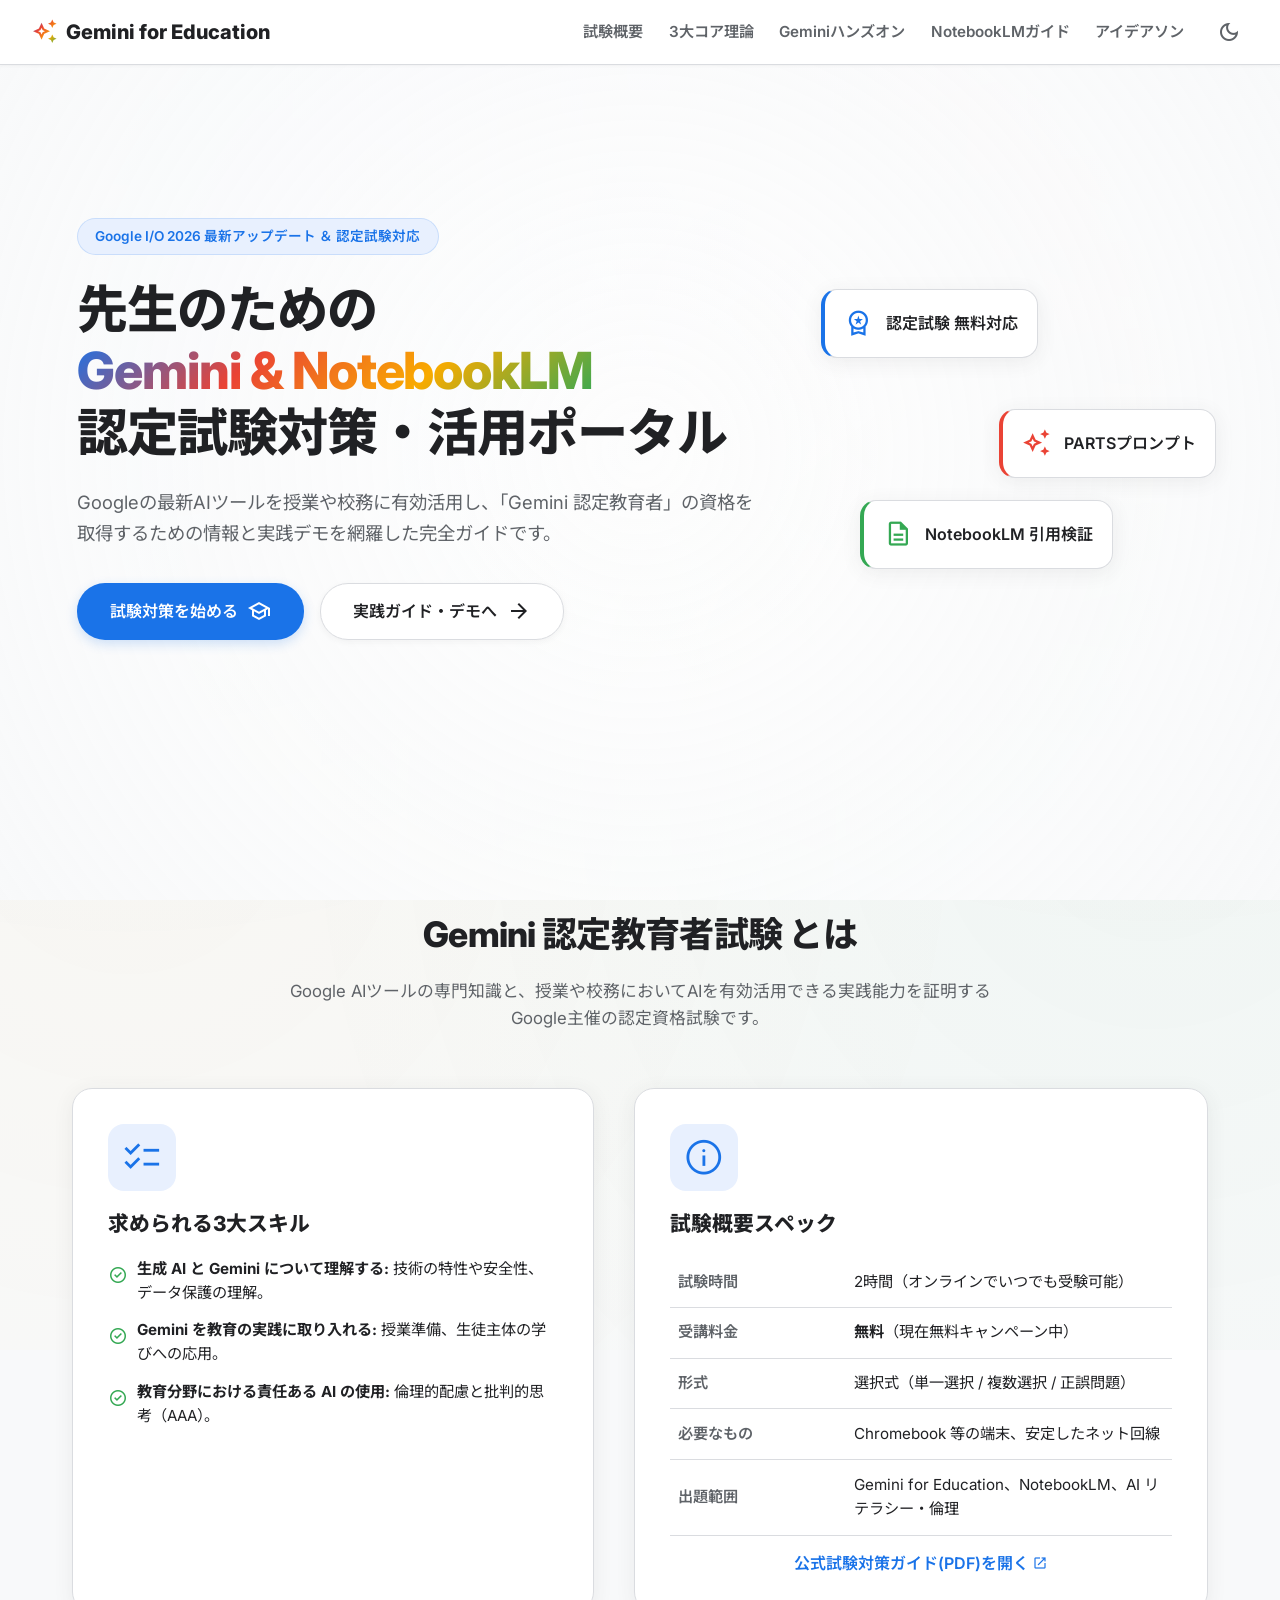
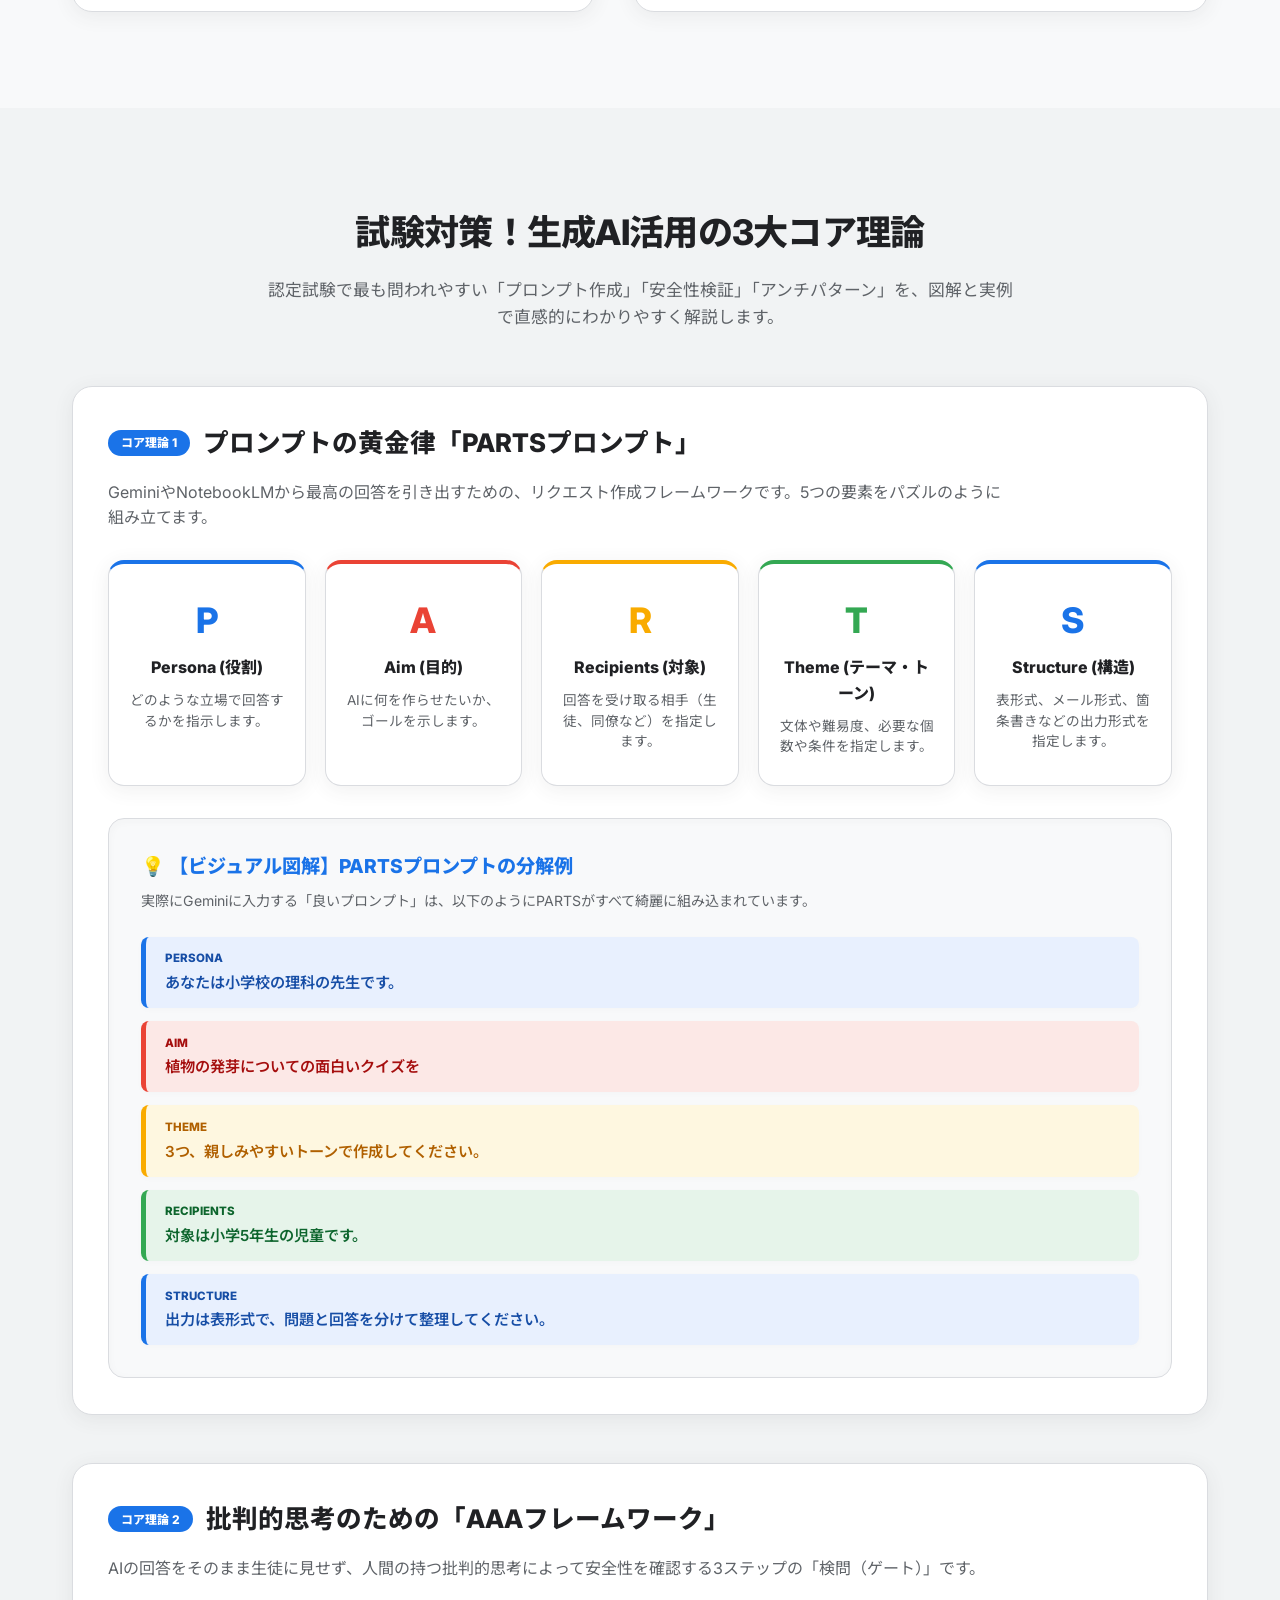
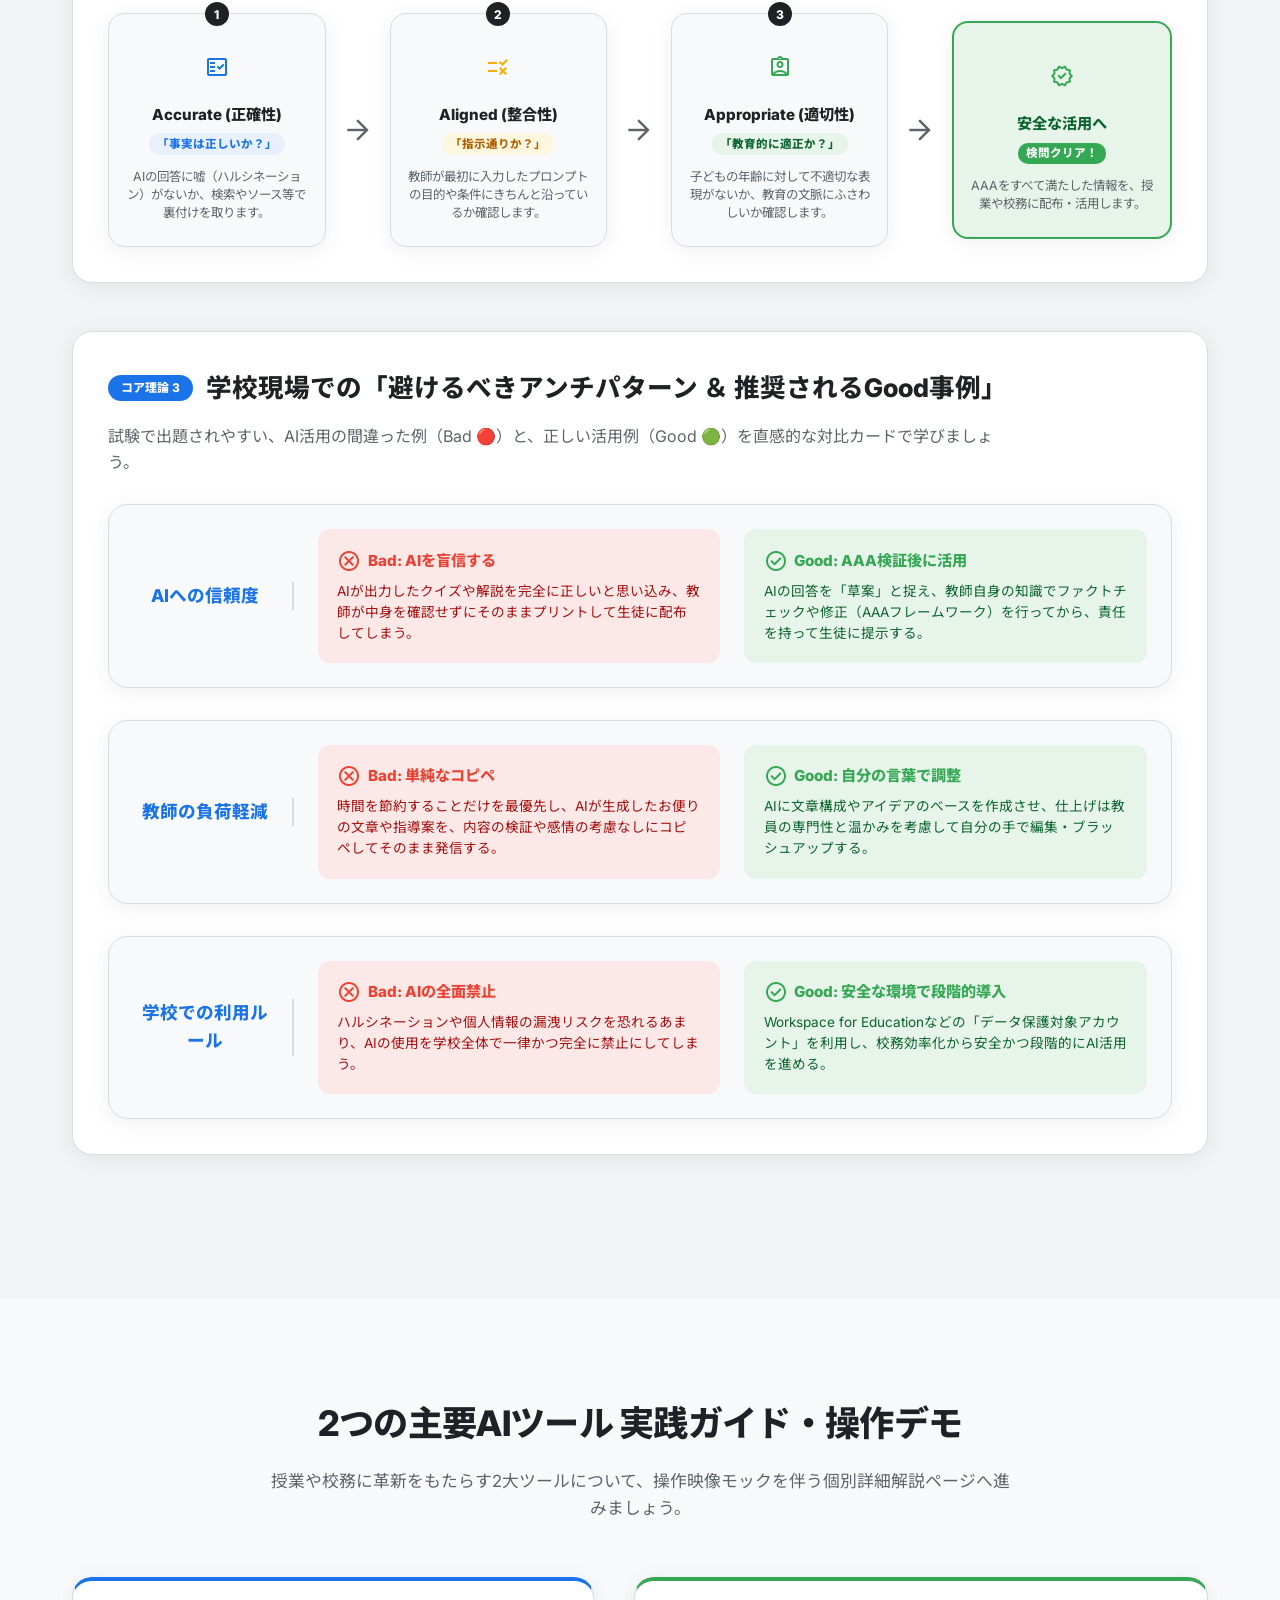
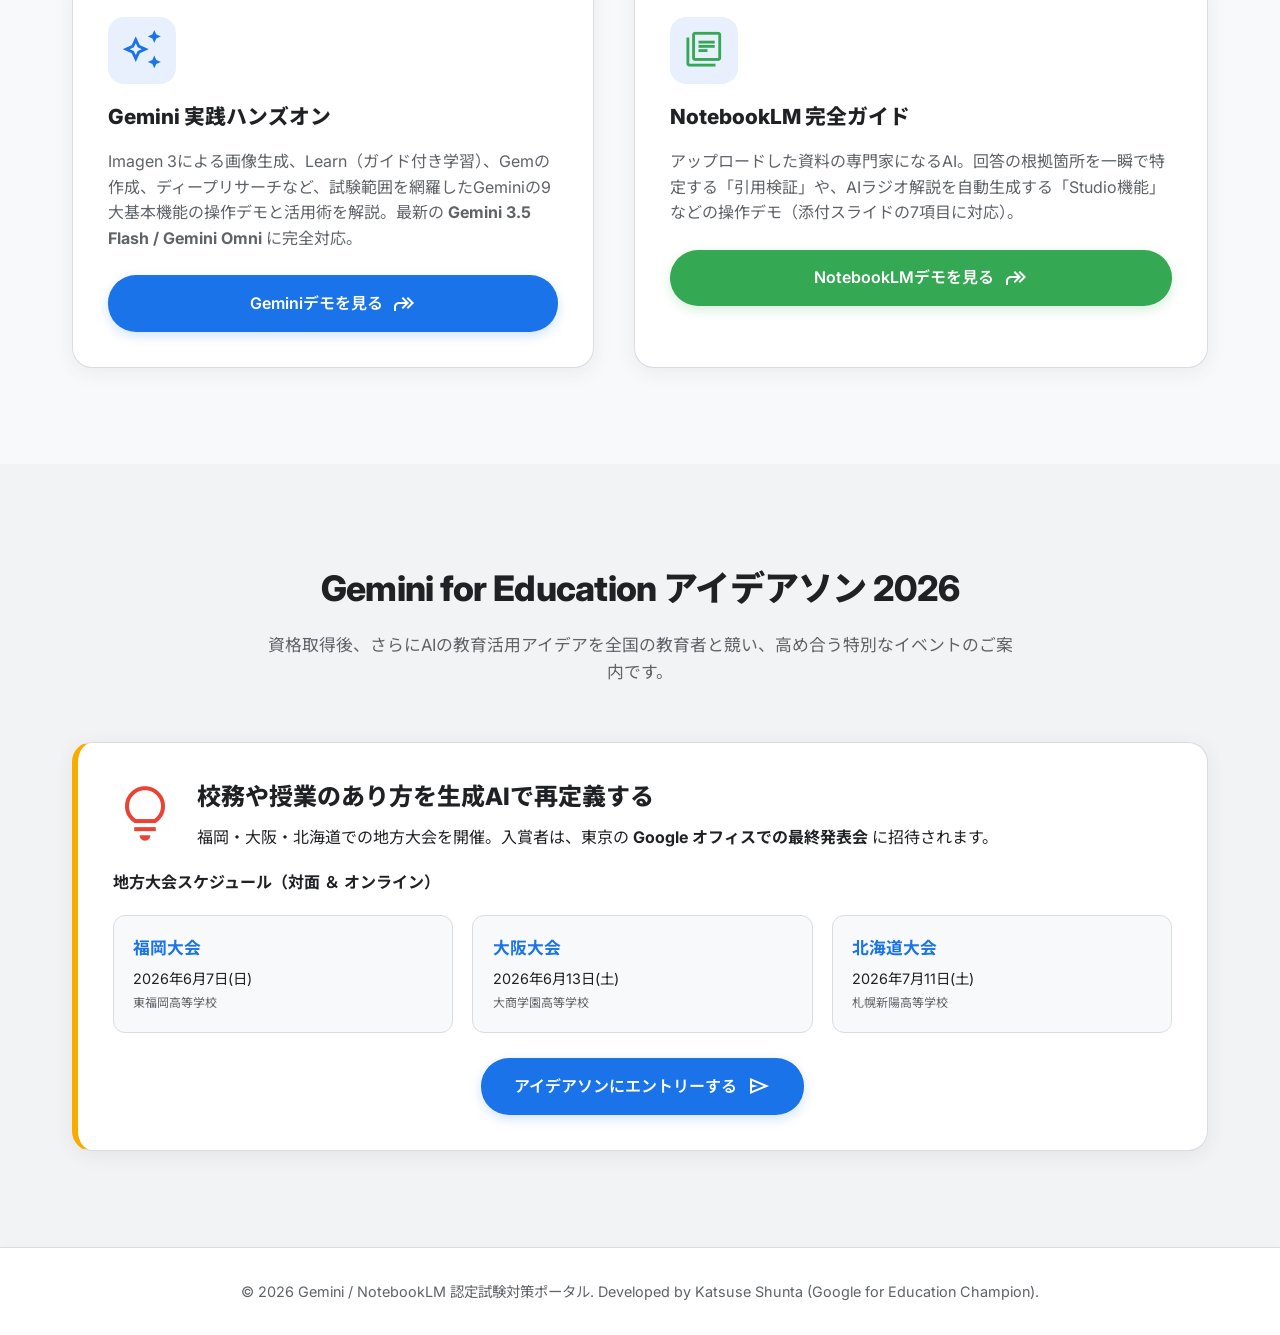
==== commit d49bb77a: "Fix character corruptions and AI model/feature hallucinations" ====
--- a/index.html
+++ b/index.html
@@ -90,7 +90,7 @@
                             <tr><th>試験時間</th><td>2時間（オンラインでいつでも受験可能）</td></tr>
                             <tr><th>受講料金</th><td><strong>無料</strong>（現在無料キャンペーン中）</td></tr>
                             <tr><th>形式</th><td>選択式（単一選択 / 複数選択 / 正誤問題）</td></tr>
-                            <tr><th>必要なもの</th><td>Chromebook 等의 端末、安定したネット回線</td></tr>
+                            <tr><th>必要なもの</th><td>Chromebook 等の端末、安定したネット回線</td></tr>
                             <tr><th>出題範囲</th><td>Gemini for Education、NotebookLM、AI リテラシー・倫理</td></tr>
                         </table>
                         <div style="margin-top: 15px; text-align: center;">
@@ -267,7 +267,7 @@
         <section id="ideathon" class="section-padding theory-section">
             <div class="container">
                 <h2 class="section-title">Gemini for Education アイデアソン 2026</h2>
-                <p class="section-desc">資格取得後、さらにAI의 教育活用アイデアを全国の教育者と競い、高め合う特別なイベントのご案内です。</p>
+                <p class="section-desc">資格取得後、さらにAIの教育活用アイデアを全国の教育者と競い、高め合う特別なイベントのご案内です。</p>
 
                 <div class="idea-box glass-card fade-in">
                     <div style="display:flex; gap:20px; align-items:center; margin-bottom:20px; flex-wrap:wrap;">
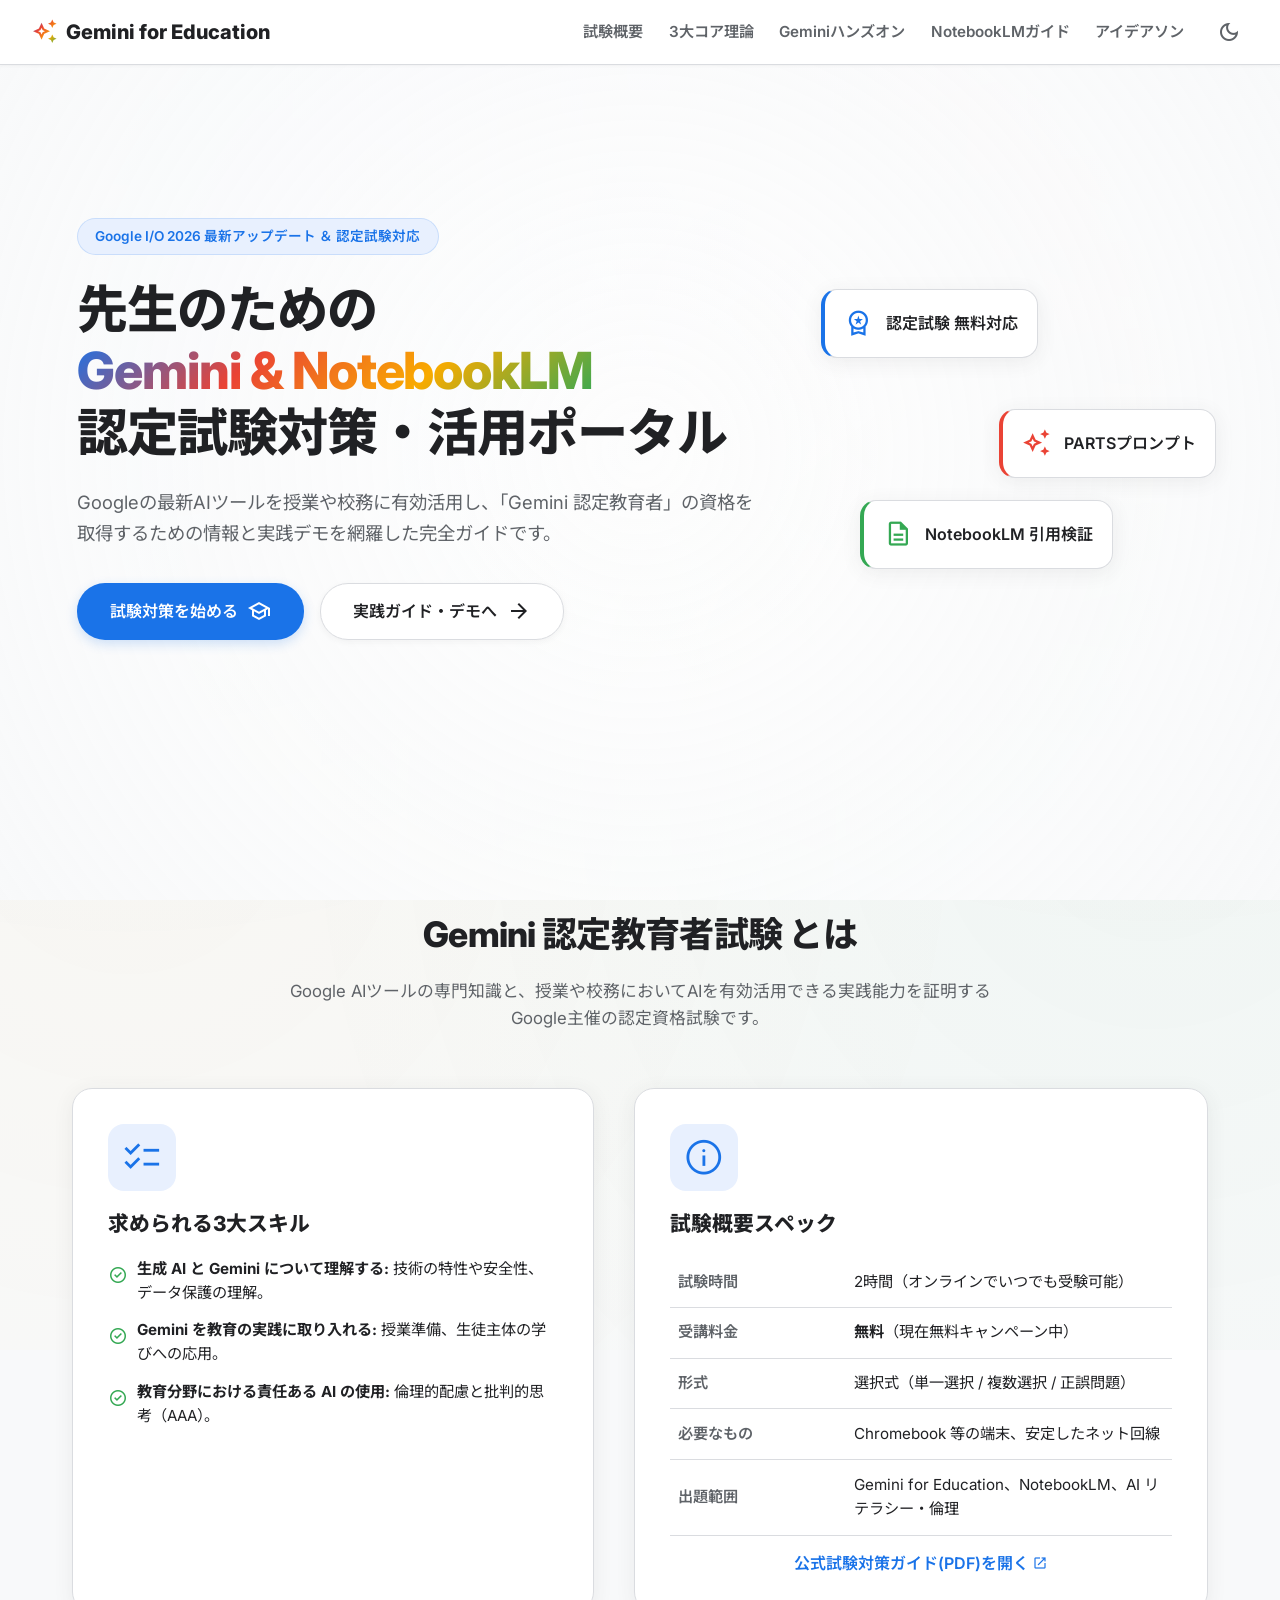
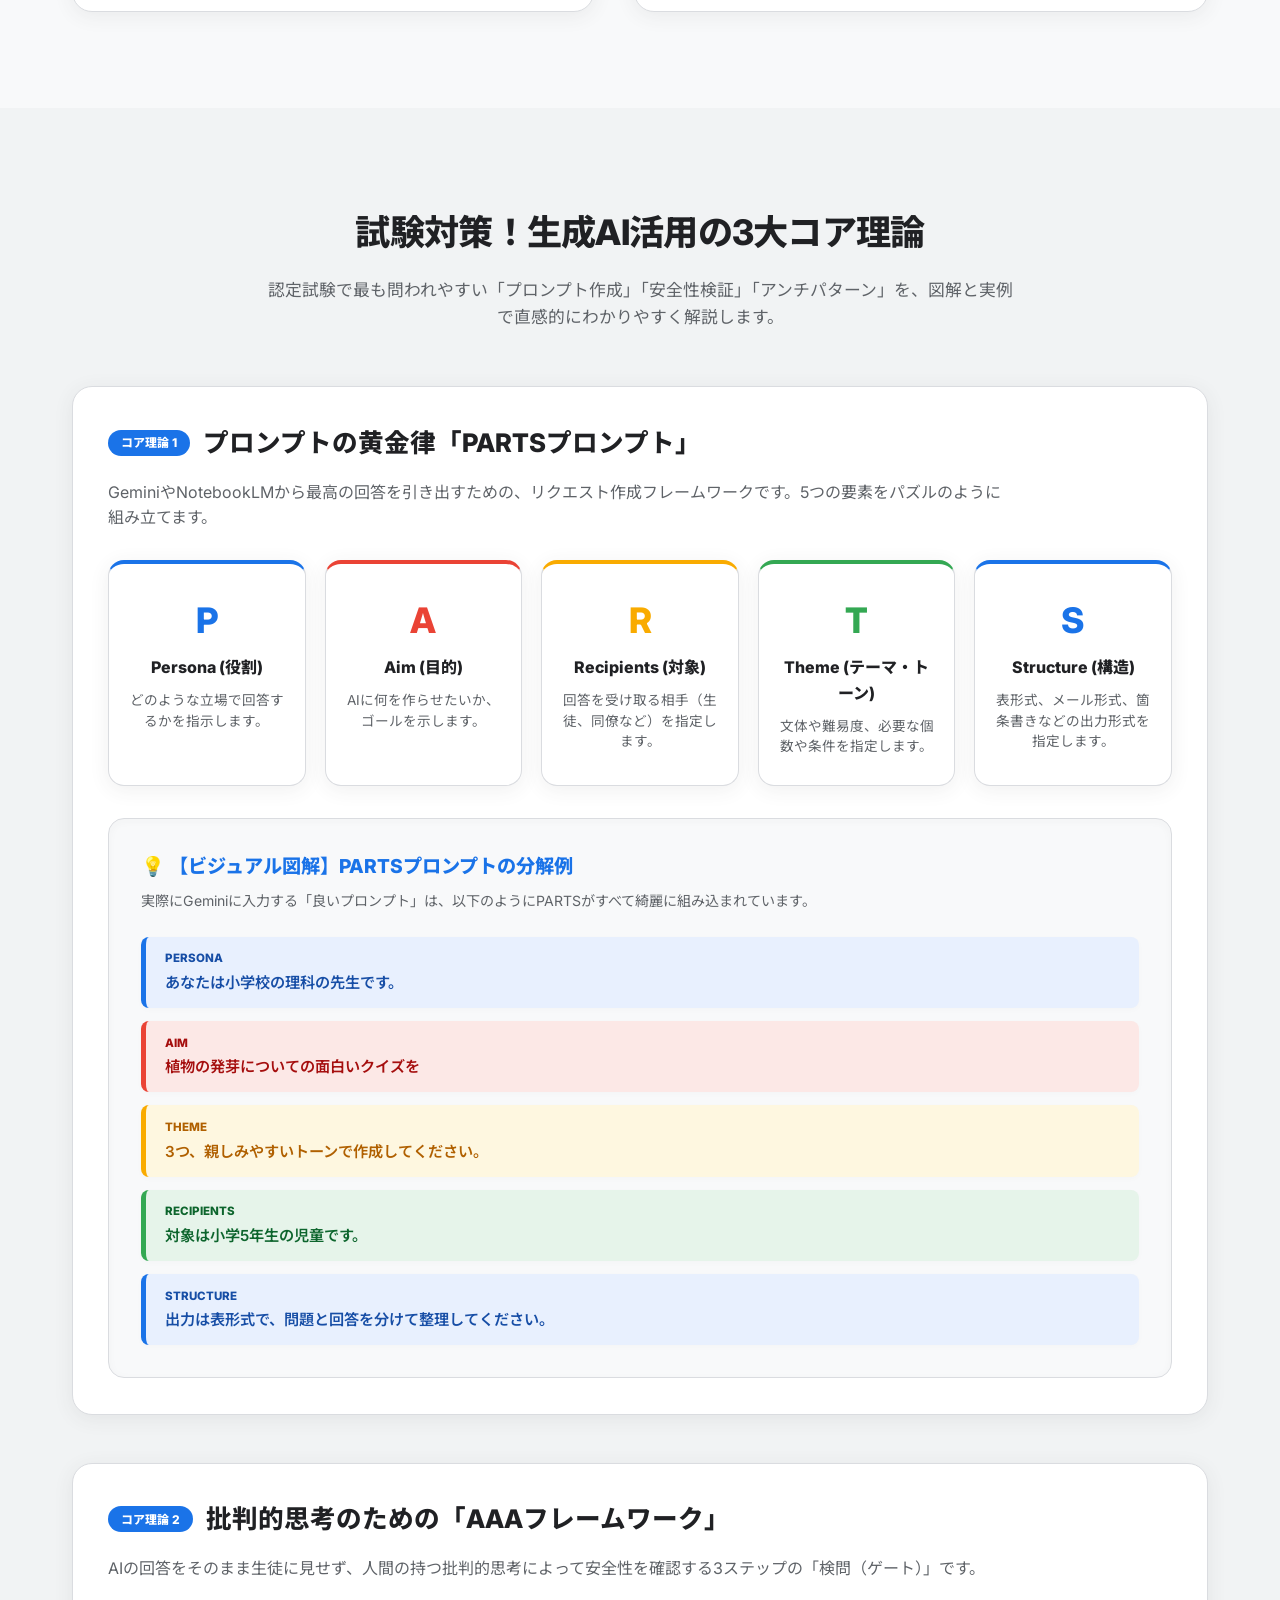
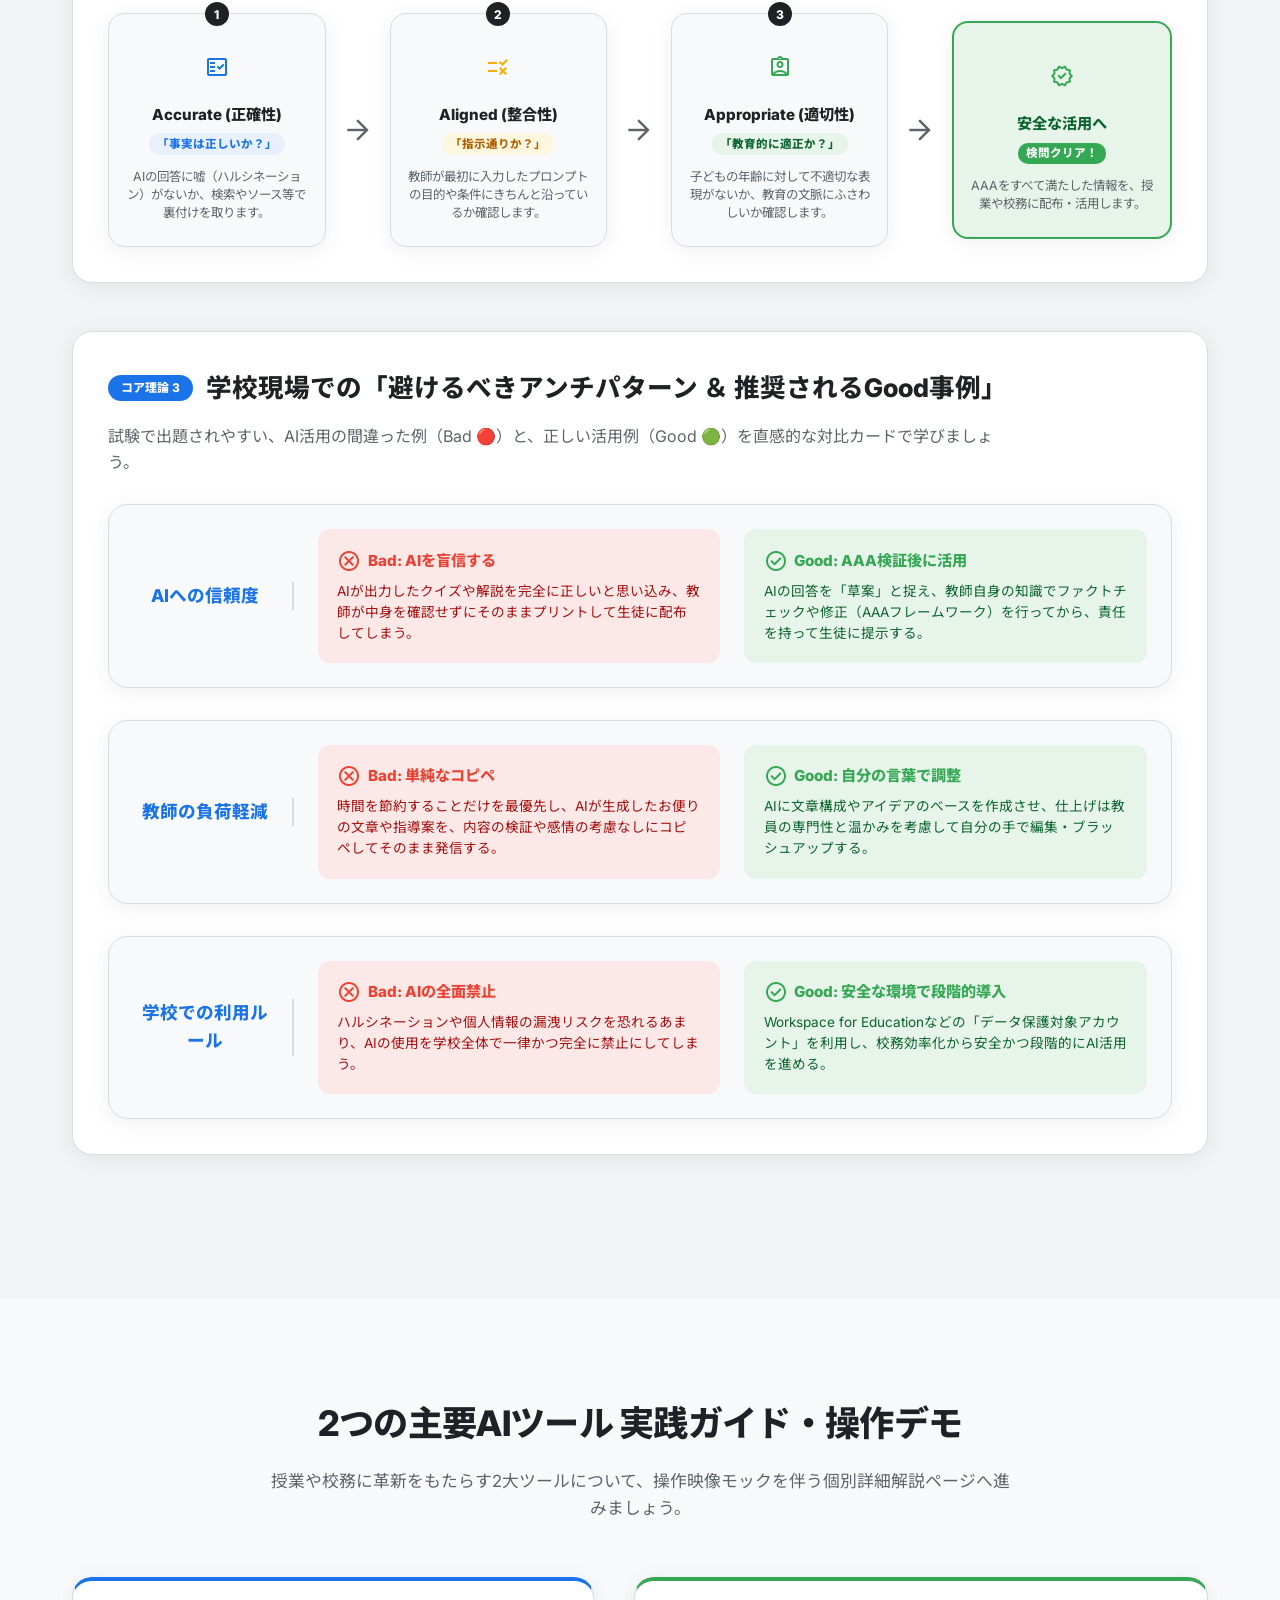
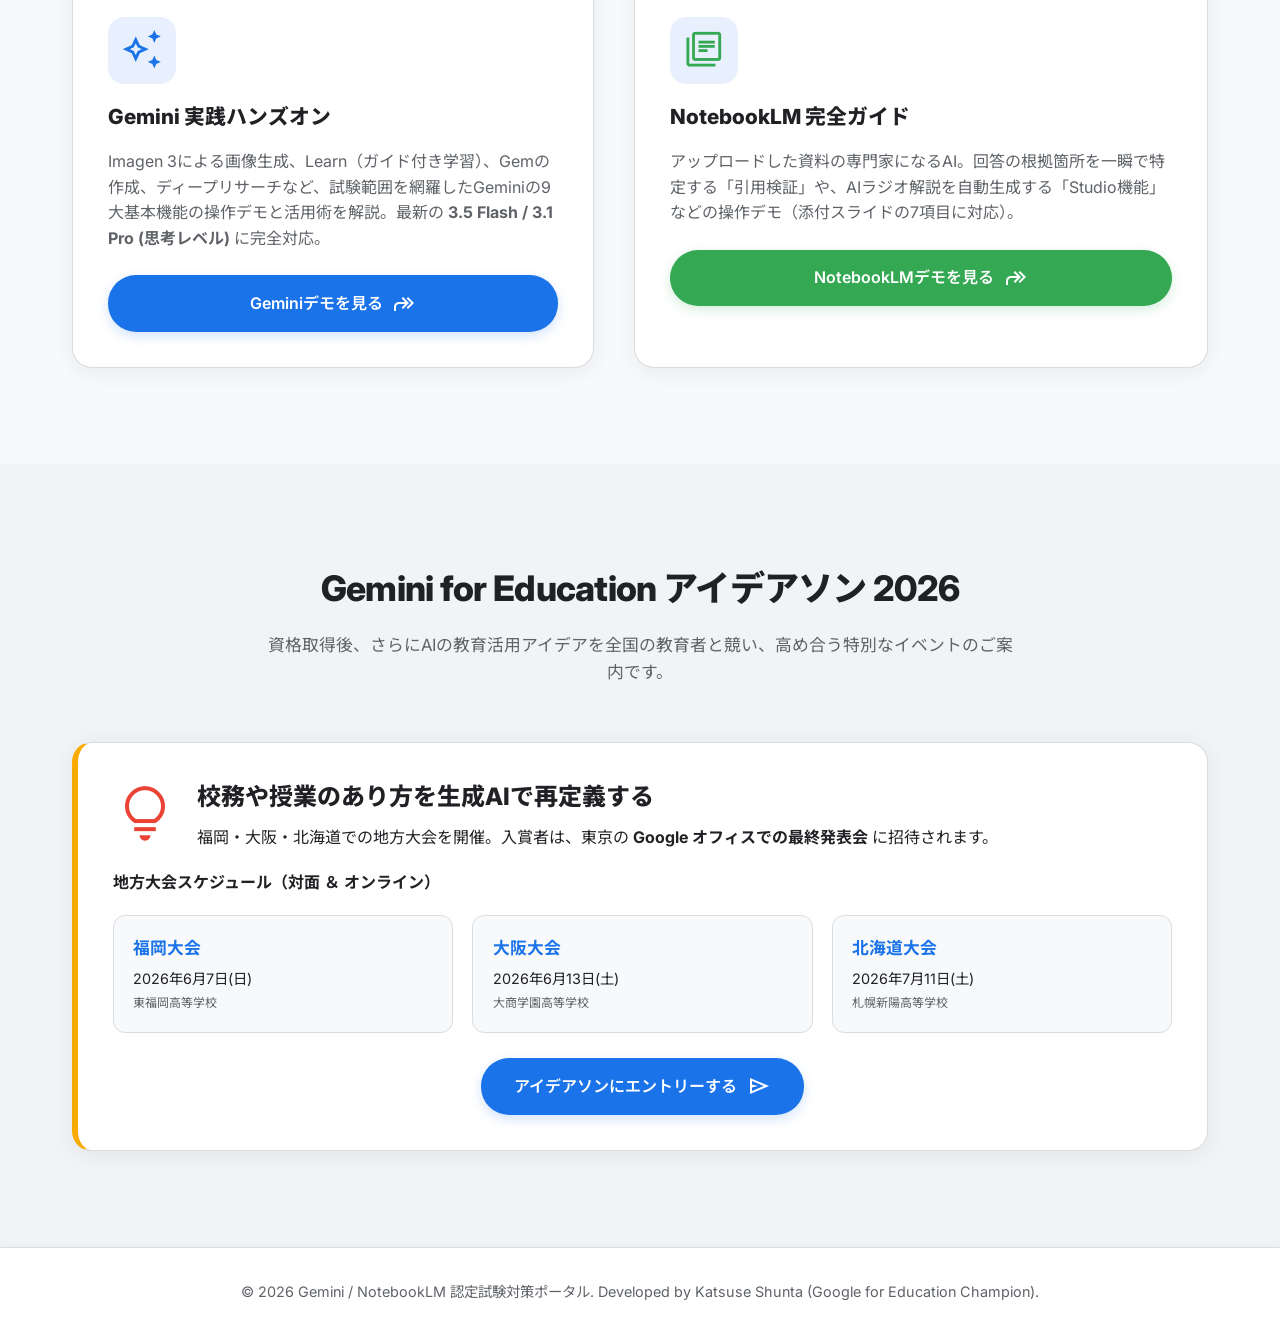
==== commit 79f8385c: "Completely match mock_gemini.html with the latest screenshot UI and align text across portal files" ====
--- a/index.html
+++ b/index.html
@@ -245,7 +245,7 @@
                         <span class="material-symbols-outlined exam-icon">auto_awesome</span>
                         <h3>Gemini 実践ハンズオン</h3>
                         <p style="color:var(--text-muted); margin-bottom:1.5rem;">
-                            Imagen 3による画像生成、Learn（ガイド付き学習）、Gemの作成、ディープリサーチなど、試験範囲を網羅したGeminiの9大基本機能の操作デモと活用術を解説。最新の <strong>Gemini 3.5 Flash / Gemini Omni</strong> に完全対応。
+                            Imagen 3による画像生成、Learn（ガイド付き学習）、Gemの作成、ディープリサーチなど、試験範囲を網羅したGeminiの9大基本機能の操作デモと活用術を解説。最新の <strong>3.5 Flash / 3.1 Pro (思考レベル)</strong> に完全対応。
                         </p>
                         <a href="./handson.html" class="btn btn-primary" style="width:100%; justify-content:center;">Geminiデモを見る <span class="material-symbols-outlined">forward</span></a>
                     </div>
--- a/style.css
+++ b/style.css
@@ -1236,3 +1236,24 @@
         font-size: 1.7rem;
     }
 }
+
+/* Interactive Keyword Quiz Mini-App Styles */
+.quiz-container {
+    transition: all 0.3s ease;
+}
+
+.quiz-opt-btn {
+    transition: background-color 0.2s, border-color 0.2s, color 0.2s, transform 0.15s;
+    border: 1px solid var(--border-color);
+}
+
+.quiz-opt-btn:not(:disabled):hover {
+    background-color: var(--primary-light) !important;
+    border-color: var(--primary-color) !important;
+    transform: translateX(4px);
+}
+
+.quiz-opt-btn:disabled {
+    cursor: default;
+    opacity: 0.9;
+}
